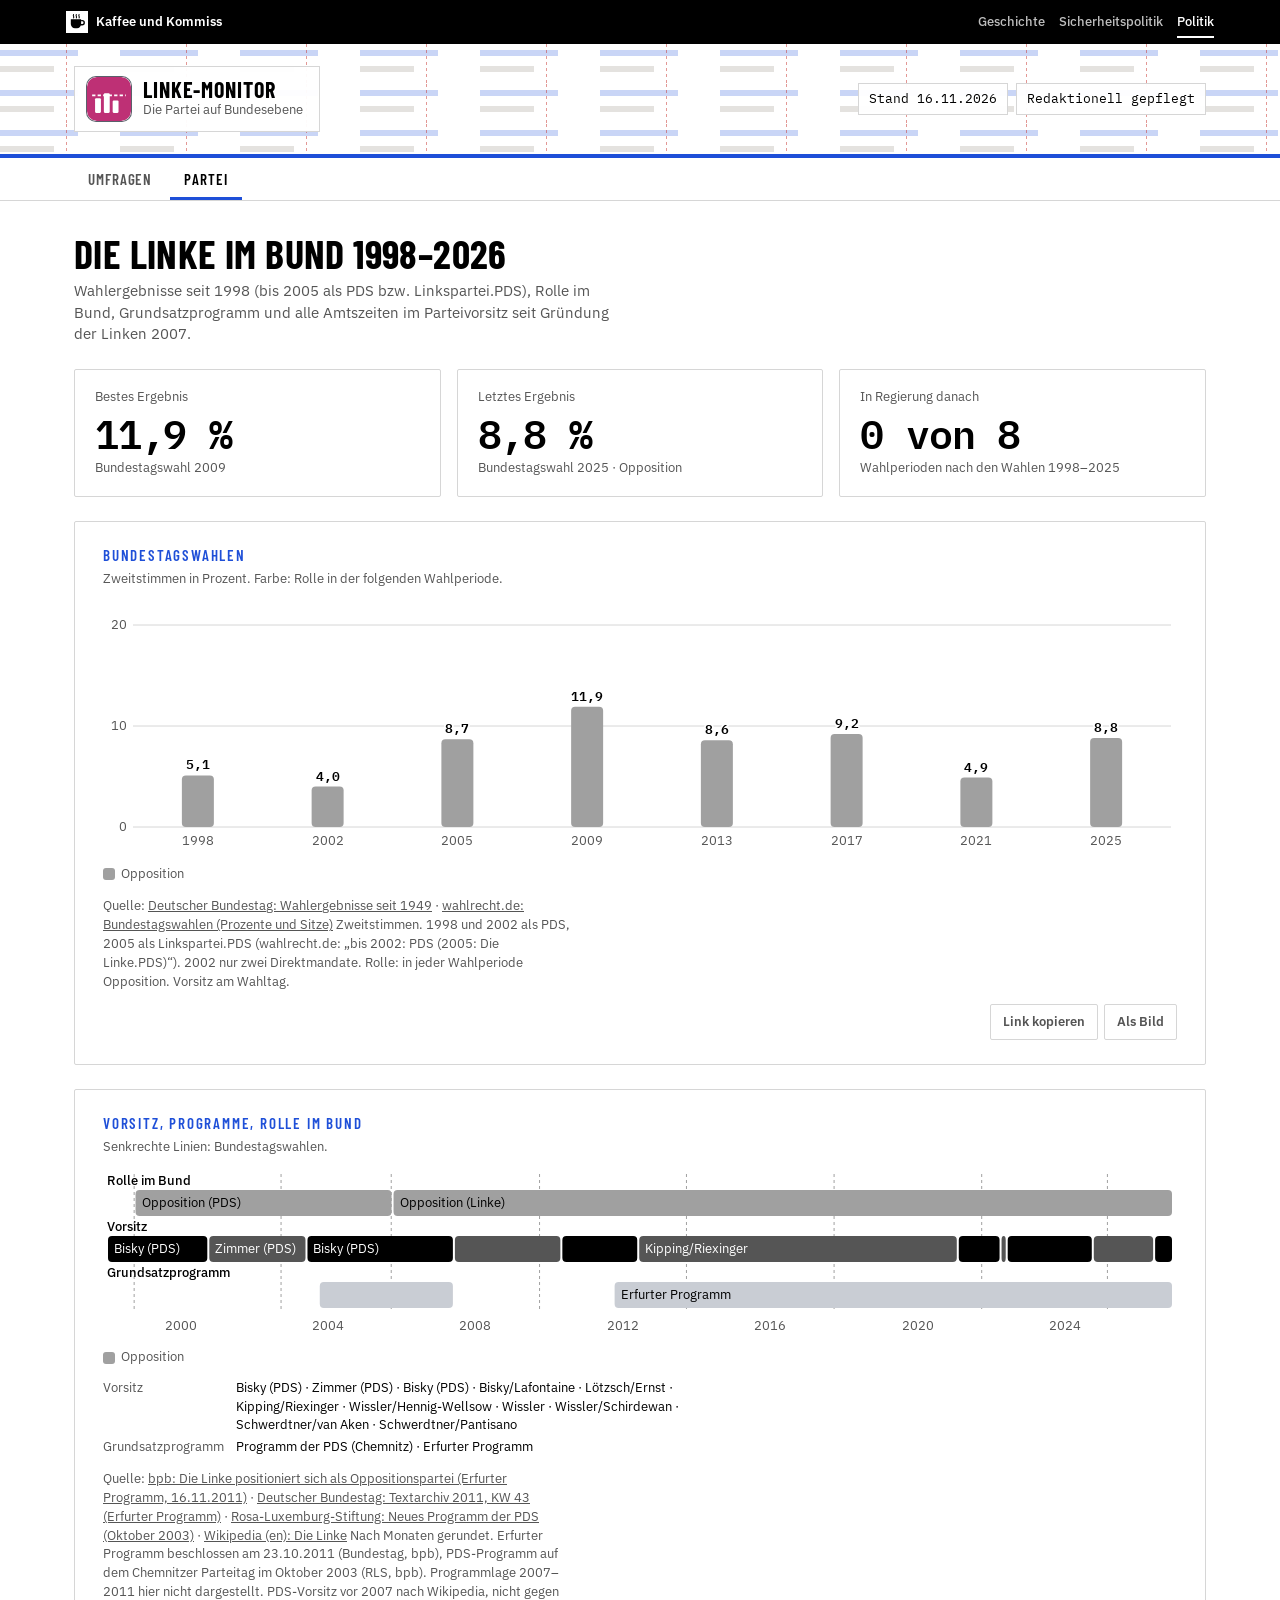
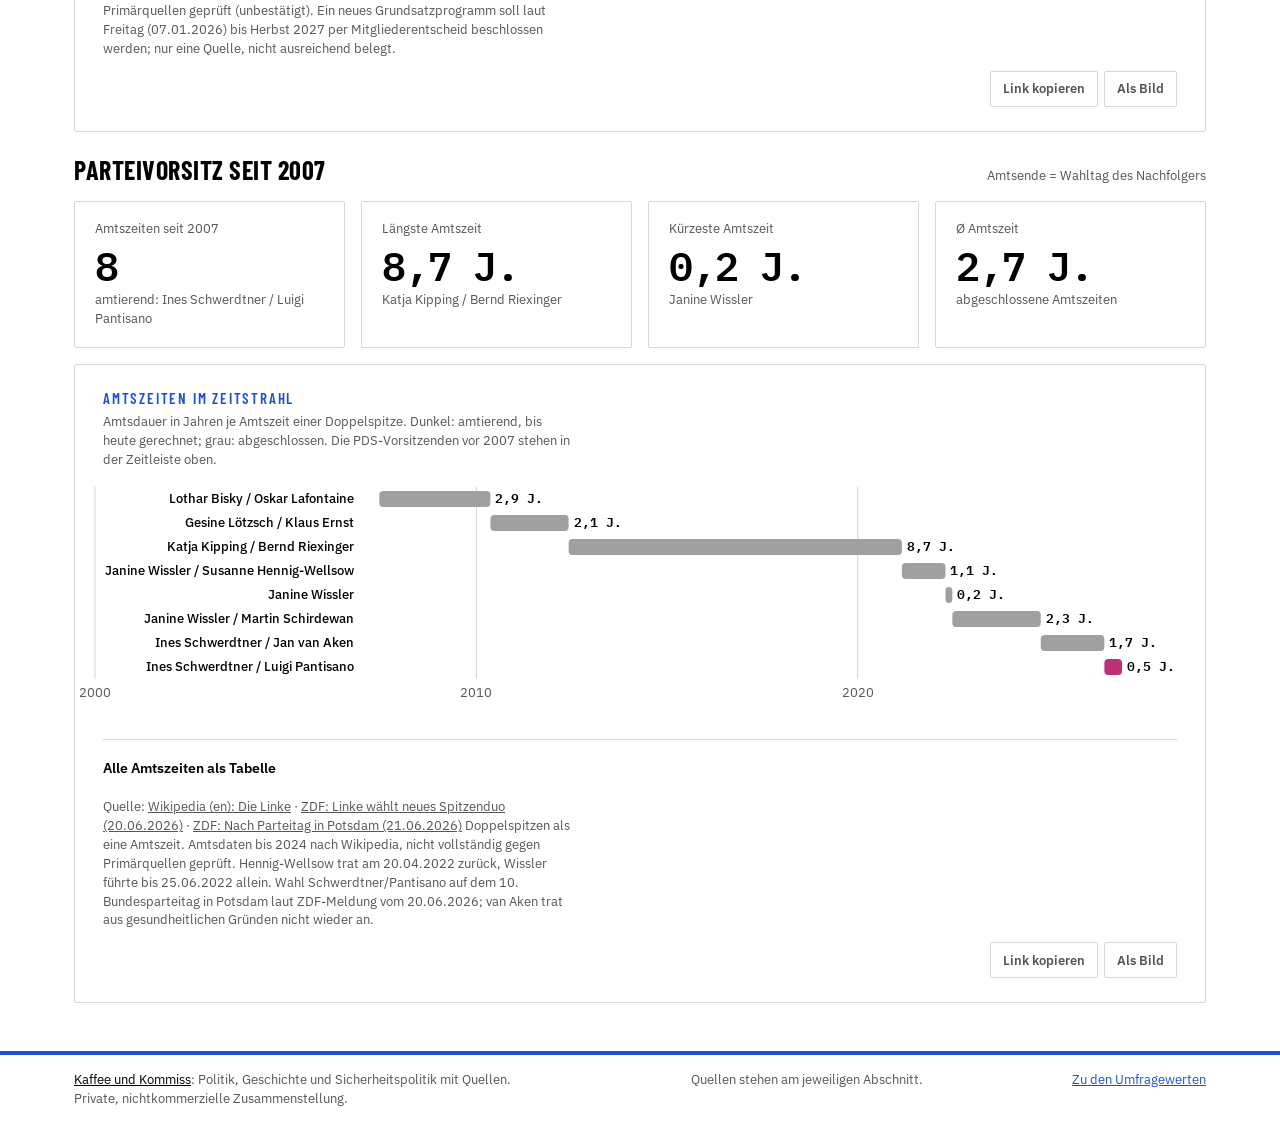
==== partei.html @ d4510d77 "Neutrales Schwarz-Weiß wie im FDP-Monitor - bereich.css: Tinte #000, Grau #555 statt warmer Brauntön" ====
<!doctype html>
<html lang="de" class="kk-b-poli">
<head>
<meta charset="utf-8">
<meta name="viewport" content="width=device-width, initial-scale=1">
<title>Linke-Monitor · Partei</title>
<meta name="description" content="Die Linke und die PDS auf Bundesebene 1998–2026: Wahlergebnisse, Rolle im Bund, Parteivorsitz und Grundsatzprogramm.">
<link rel="canonical" href="https://kaffeeundkommiss.github.io/linke-monitor/partei.html">
<!-- Vorschaukarten für Social Media und Blogs. Bilder erzeugt og/make-og.py (Routine, wöchentlich). -->
<meta property="og:type" content="website">
<meta property="og:site_name" content="Linke-Monitor">
<meta property="og:locale" content="de_DE">
<meta property="og:title" content="Linke-Monitor · Partei">
<meta property="og:description" content="Die Linke und die PDS auf Bundesebene 1998–2026: Wahlergebnisse, Rolle im Bund, Parteivorsitz und Grundsatzprogramm.">
<meta property="og:url" content="https://kaffeeundkommiss.github.io/linke-monitor/partei.html">
<meta property="og:image" content="https://kaffeeundkommiss.github.io/linke-monitor/og/partei.png">
<meta property="og:image:width" content="1200">
<meta property="og:image:height" content="630">
<meta property="og:image:alt" content="Balkendiagramm der Bundestagswahlergebnisse von PDS und Linke seit 1998, gefärbt nach Rolle im Bund">
<meta name="twitter:card" content="summary_large_image">
<meta name="twitter:title" content="Linke-Monitor · Partei">
<meta name="twitter:description" content="Die Linke und die PDS auf Bundesebene 1998–2026: Wahlergebnisse, Rolle im Bund, Parteivorsitz und Grundsatzprogramm.">
<meta name="twitter:image" content="https://kaffeeundkommiss.github.io/linke-monitor/og/partei.png">
<link rel="icon" href="icons/favicon.ico" sizes="32x32">
<link rel="icon" href="icons/favicon.svg" type="image/svg+xml">
<link rel="apple-touch-icon" sizes="180x180" href="icons/apple-touch-icon.png">
<link rel="manifest" href="manifest.webmanifest">
<meta name="theme-color" content="#000000">
<meta name="apple-mobile-web-app-title" content="Linke-Monitor">
<meta name="apple-mobile-web-app-capable" content="yes">
<link rel="preconnect" href="https://fonts.googleapis.com">
<link rel="preconnect" href="https://fonts.gstatic.com" crossorigin>
<link href="https://fonts.googleapis.com/css2?family=Barlow+Condensed:wght@500;600;700&family=IBM+Plex+Sans:wght@400;500;600;700&family=IBM+Plex+Mono:wght@400;500;600&display=swap" rel="stylesheet">
<link rel="stylesheet" href="basis.css">
<link rel="stylesheet" href="partei.css?v=2">
<link rel="stylesheet" href="bereich.css?v=2">
</head>
<body>
<div class="kk-leiste"><div class="kk-in">
  <a class="kk-haus" href="https://kaffeeundkommiss.github.io/"><img src="kk-tasse.svg" alt="" width="22" height="22"><span>Kaffee und Kommiss</span></a>
  <nav class="kk-bereiche" aria-label="Bereiche"><a href="https://kaffeeundkommiss.github.io/erster-Weltkrieg/">Geschichte</a><a href="https://kaffeeundkommiss.github.io/sicherheitspolitik/"><span class="kk-lang">Sicherheitspolitik</span><span class="kk-kurz">Sicherheit</span></a><a href="https://kaffeeundkommiss.github.io/politik/" aria-current="true">Politik</a></nav>
</div></div>

<header class="top">
  <div class="wrap">
    <div class="marke">
      <img src="icons/icon.svg" width="40" height="40" alt="">
      <div>
        <div class="name">Linke-Monitor</div>
        <div class="unter">Die Partei auf Bundesebene</div>
      </div>
    </div>
    <div class="badges">
      <span id="stand">Stand wird geladen …</span>
      <span>Redaktionell gepflegt</span>
    </div>
  </div>
</header>
<nav class="seiten" aria-label="Seiten">
  <div class="wrap">
    <a href="index.html">Umfragen</a>
    <a href="partei.html" aria-current="page">Partei</a>
  </div>
</nav>

<main>
  <section class="einleitung">
    <h1>Die Linke im Bund 1998–2026</h1>
    <p>Wahlergebnisse seit 1998 (bis 2005 als PDS bzw. Linkspartei.PDS), Rolle im Bund, Grundsatzprogramm und alle Amtszeiten im Parteivorsitz seit Gründung der Linken 2007.</p>
  </section>

  <section class="kennzahlen" id="kennzahlen" aria-label="Kennzahlen"></section>

  <section class="karte diagramm" id="bundestagswahlen" aria-labelledby="wahlen-titel" data-teilen="Bundestagswahlen" data-quelle="Bundeswahlleiterin">
    <h2 id="wahlen-titel">Bundestagswahlen</h2>
    <p class="sub">Zweitstimmen in Prozent. Farbe: Rolle in der folgenden Wahlperiode.</p>
    <div class="chart" id="chart-wahlen"></div>
    <div class="legende" id="legende-wahlen"></div>
    <p class="quelle" data-beleg="wahlen"></p>
  </section>


  <section class="karte diagramm" id="zeitleiste" aria-labelledby="zeit-titel" data-teilen="Vorsitz, Programme, Rolle im Bund" data-quelle="bpb, Bundestag, ZDF">
    <h2 id="zeit-titel">Vorsitz, Programme, Rolle im Bund</h2>
    <p class="sub">Senkrechte Linien: Bundestagswahlen.</p>
    <div class="chart" id="chart-zeit"></div>
    <div class="legende" id="legende-zeit"></div>
    <dl class="zeit-schluessel" id="schluessel-zeit" hidden></dl>
    <p class="quelle" data-beleg="zeitleiste"></p>
  </section>

  <section class="vorsitz" id="vorsitz" aria-labelledby="vorsitz-titel">
    <div class="kopfzeile">
      <h2 id="vorsitz-titel">Parteivorsitz seit 2007</h2>
      <span class="hint">Amtsende = Wahltag des Nachfolgers</span>
    </div>
    <div class="kennzahlen" id="vorsitz-kennzahlen"></div>
    <div class="karte diagramm" id="vorsitzende" data-teilen="Parteivorsitz" data-quelle="ZDF, Wikipedia">
      <h2 id="vorsitz-chart-titel">Amtszeiten im Zeitstrahl</h2>
      <p class="sub">Amtsdauer in Jahren je Amtszeit einer Doppelspitze. Dunkel: amtierend, bis heute gerechnet; grau: abgeschlossen. Die PDS-Vorsitzenden vor 2007 stehen in der Zeitleiste oben.</p>
      <div class="chart" id="chart-vorsitz"></div>
      <details class="vtab">
        <summary>Alle Amtszeiten als Tabelle</summary>
        <div class="tabelle">
          <table id="tabelle-vorsitz">
            <thead><tr><th class="zahl">Nr.</th><th>Name</th><th>Beginn</th><th>Ende</th><th class="zahl">Jahre</th></tr></thead>
            <tbody></tbody>
          </table>
        </div>
      </details>
      <p class="quelle" data-beleg="vorsitz"></p>
    </div>
  </section>

</main>

<footer>
  <div class="wrap">
    <p class="kk-satz"><a href="https://kaffeeundkommiss.github.io/">Kaffee und Kommiss</a>: Politik, Geschichte und Sicherheitspolitik mit Quellen. Private, nichtkommerzielle Zusammenstellung.</p>
    <span>Quellen stehen am jeweiligen Abschnitt.</span>
    <span><a href="index.html">Zu den Umfragewerten</a></span>
  </div>
</footer>

<!-- ?v= bei jeder Änderung an monitor-utils.js / partei-utils.js hochzählen (Browser-Cache). -->
<script src="monitor-utils.js?v=3"></script>
<script src="partei-utils.js?v=3"></script>
<script src="teilen.js?v=2"></script>
<script src="partei-seite.js?v=3"></script>
</body>
</html>
---- basis.css ----
/* Kaffee und Kommiss: gemeinsames Grundsystem aller Bereiche (Variante B, 08.11.2026).
   Original im Repo kaffeeundkommiss/kaffeeundkommiss.github.io, Kopien in den Bereichs-Repos bitte gleich halten.
   Jeder Bereich setzt nur --kk-akzent, --kk-akzent-hell, --kk-kopf, --kk-muster und --kk-markierung. */
:root{
  --kk-grund:#F3F0E8; --kk-papier:#FFFDF8; --kk-tinte:#23211C; --kk-grau:#625B4E; --kk-linie:#DAD2C2;
  --kk-schild:rgba(255,253,248,.95); --kk-dimm:transparent;
  --kk-leiste:#000000; --kk-leiste-ink:#FFFFFF; --kk-leiste-mute:#BDBDBD;
  --kk-titel:"Barlow Condensed","Arial Narrow",system-ui,sans-serif;
  --kk-text:"IBM Plex Sans",system-ui,-apple-system,"Segoe UI",sans-serif;
  --kk-mono:"IBM Plex Mono",ui-monospace,"SF Mono",Menlo,monospace;
  --kk-max:960px;
  --kk-akzent:#2C281F; --kk-akzent-hell:#EEE6D6; --kk-kopf:#E9E2D3; --kk-muster:none; --kk-markierung:#CBB18C;
}
@media (prefers-color-scheme: dark){
  :root:not([data-theme="light"]){
    --kk-grund:#1D1B16; --kk-papier:#26231C; --kk-tinte:#ECE5D6; --kk-grau:#B3A891; --kk-linie:#3B362B;
    --kk-schild:rgba(38,35,28,.95); --kk-dimm:rgba(20,18,14,.5); --kk-leiste:#000000;
    --kk-akzent:#CBB18C; --kk-akzent-hell:#3A3427; --kk-kopf:#2E2A22;
  }
}
:root[data-theme="dark"]{
  --kk-grund:#1D1B16; --kk-papier:#26231C; --kk-tinte:#ECE5D6; --kk-grau:#B3A891; --kk-linie:#3B362B;
  --kk-schild:rgba(38,35,28,.95); --kk-dimm:rgba(20,18,14,.5); --kk-leiste:#000000;
  --kk-akzent:#CBB18C; --kk-akzent-hell:#3A3427; --kk-kopf:#2E2A22;
}

/* Leiste ganz oben: Rückweg zur Startseite und Wechsel zwischen den Bereichen.
   Seit 10.11.2026 auf allen Seiten fest Schwarz-Weiß (schwarze Tasse auf Weiß), unabhängig von Bereich und Modus. */
.kk-leiste{background:#000;color:#fff;font:500 13px/1.2 var(--kk-text)}
.kk-leiste .kk-in{max-width:var(--kk-max);margin:0 auto;padding:6px max(16px,env(safe-area-inset-right,0px)) 6px max(16px,env(safe-area-inset-left,0px));
  display:flex;align-items:center;justify-content:space-between;gap:12px}
.kk-haus{display:inline-flex;align-items:center;gap:8px;color:inherit;text-decoration:none;font-weight:600;white-space:nowrap;min-height:32px}
.kk-haus img{width:22px;height:22px;flex:none}
.kk-bereiche{display:flex;gap:14px}
.kk-bereiche a{color:#BDBDBD;text-decoration:none;white-space:nowrap;padding:8px 0 6px;border-bottom:2px solid transparent}
.kk-bereiche a:hover{color:#fff}
.kk-bereiche a[aria-current]{color:#fff;border-bottom-color:#fff}
.kk-leiste a:focus-visible{outline:2px solid #fff;outline-offset:2px}
.kk-kurz{display:none}
@media (max-width:520px){ .kk-lang{display:none} .kk-kurz{display:inline} .kk-bereiche{gap:12px} }
@media (max-width:360px){ .kk-haus span{display:none} }

/* Kopfband mit Bereichsmuster und Schild */
.kk-kopf{background:linear-gradient(var(--kk-dimm),var(--kk-dimm)),var(--kk-muster),var(--kk-kopf);border-bottom:4px solid var(--kk-akzent)}
.kk-schild{display:inline-flex;align-items:center;gap:12px;background:var(--kk-schild);padding:10px 16px 10px 12px;border:1px solid var(--kk-linie);color:var(--kk-tinte);text-decoration:none}
.kk-name{font:700 22px/1.05 var(--kk-titel);text-transform:uppercase;letter-spacing:.04em}
.kk-unter{font:400 13px/1.35 var(--kk-text);color:var(--kk-grau)}

/* Fuß */
.kk-fuss{border-top:4px solid var(--kk-akzent);background:var(--kk-papier);color:var(--kk-grau);font:400 13px/1.5 var(--kk-text)}
.kk-fuss .kk-in{max-width:var(--kk-max);margin:0 auto;padding:14px 16px 28px}
.kk-fuss p{margin:4px 0}
.kk-fuss a{color:var(--kk-tinte)}

/* Bereiche: Akzentfarbe, Kopfmuster, Markierung in der Leiste. Klasse am <html>-Element. */
.kk-b-gesch{--kk-akzent:#AD281D;--kk-akzent-hell:#F3DEDA;--kk-kopf:#E4E6E0;--kk-markierung:#E4533F;--kk-muster:url("data:image/svg+xml,%3Csvg xmlns='http://www.w3.org/2000/svg' width='48' height='48'%3E%3Cpath d='M0 .5H48M.5 0V48' stroke='%23AD281D' stroke-opacity='.25'/%3E%3Cpath d='M0 24.5H48M24.5 0V48' stroke='%23787060' stroke-opacity='.14'/%3E%3C/svg%3E")}
.kk-b-sipo{--kk-akzent:#4C5233;--kk-akzent-hell:#E4E5D6;--kk-kopf:#CBB18C;--kk-markierung:#A4AE7A;--kk-muster:url("tarn.svg")}
.kk-b-poli{--kk-akzent:#1E4FD8;--kk-akzent-hell:#E3EAFB;--kk-kopf:#ECEEF3;--kk-markierung:#7C9BF0;--kk-muster:url("data:image/svg+xml,%3Csvg xmlns='http://www.w3.org/2000/svg' width='120' height='40'%3E%3Crect y='6' width='78' height='6' fill='%231E4FD8' fill-opacity='.24'/%3E%3Crect y='22' width='54' height='6' fill='%23787060' fill-opacity='.2'/%3E%3Cpath d='M66.5 0V40' stroke='%23C8322B' stroke-opacity='.5' stroke-dasharray='3 3'/%3E%3C/svg%3E")}
@media (prefers-color-scheme: dark){
  :root.kk-b-gesch:not([data-theme="light"]),:root:not([data-theme="light"]) .kk-b-gesch{--kk-akzent:#E4533F;--kk-akzent-hell:#3D2420;--kk-kopf:#24221D;--kk-markierung:#E4533F}
  :root.kk-b-sipo:not([data-theme="light"]),:root:not([data-theme="light"]) .kk-b-sipo{--kk-akzent:#A4AE7A;--kk-akzent-hell:#2F3324;--kk-kopf:#CBB18C;--kk-markierung:#A4AE7A}
  :root.kk-b-poli:not([data-theme="light"]),:root:not([data-theme="light"]) .kk-b-poli{--kk-akzent:#7C9BF0;--kk-akzent-hell:#1F2740;--kk-kopf:#22242A;--kk-markierung:#7C9BF0}
}
:root[data-theme="dark"].kk-b-gesch,:root[data-theme="dark"] .kk-b-gesch{--kk-akzent:#E4533F;--kk-akzent-hell:#3D2420;--kk-kopf:#24221D;--kk-markierung:#E4533F}
:root[data-theme="dark"].kk-b-sipo,:root[data-theme="dark"] .kk-b-sipo{--kk-akzent:#A4AE7A;--kk-akzent-hell:#2F3324;--kk-kopf:#CBB18C;--kk-markierung:#A4AE7A}
:root[data-theme="dark"].kk-b-poli,:root[data-theme="dark"] .kk-b-poli{--kk-akzent:#7C9BF0;--kk-akzent-hell:#1F2740;--kk-kopf:#22242A;--kk-markierung:#7C9BF0}

/* Lesefluss: Zeilenlänge für Fließtext begrenzen. 36em ergibt etwa 70–75 Zeichen je Zeile (Startwert).
   :where() hat keine Spezifität, seiteneigene max-width-Regeln gehen daher immer vor. */
:where(p,dd){max-width:36em}
:where(.srcs,.srclist)>li{max-width:40em}
/* Kurze Übergänge für Links und Schaltflächen, abgeschaltet bei „Bewegung reduzieren“ */
:where(a,button,summary){transition:color .15s ease,background-color .15s ease,border-color .15s ease,text-decoration-color .15s ease,opacity .15s ease}
@media (prefers-reduced-motion:reduce){:where(a,button,summary){transition:none}}
---- partei.css ----
/* Gestaltung von partei.html. */
  /* Farben und Schrift wie index.html. Rollen: Regierung = --partei, Opposition = --opp,
     nicht im Bundestag = --huerde. */
  :root{
    --bg:#F5F6F2; --paper:#FFFFFF; --ink:#171A21; --mute:#5E6470; --line:#E3E5DE;
    --rail:#EEF0EA; --hair:#F0F1EC;
    --ueber:#1E4FD8; --partei:#BE3075; --huerde:#7A1E14; --opp:#A0A0A0;
    --body:"IBM Plex Sans",system-ui,sans-serif;
    --mono:"IBM Plex Mono",ui-monospace,monospace;
    --max:1180px; --r:14px;
  }
  *{box-sizing:border-box}
  html{-webkit-text-size-adjust:100%}
  body{margin:0;background:var(--bg);color:var(--ink);font-family:var(--body);font-size:15px;line-height:1.45}
  a{color:var(--ueber)} a:hover{color:#163BA3}
  .wrap{max-width:var(--max);margin:0 auto;padding:0 24px}
  h2{margin:0;font-size:22px;font-weight:700;letter-spacing:-.01em}

  /* ---------- Kopf (wie index.html) ---------- */
  header.top{background:var(--ink);color:#F5F6F2}
  header.top .wrap{display:flex;flex-wrap:wrap;align-items:center;justify-content:space-between;gap:16px;padding-top:18px;padding-bottom:18px}
  .marke{display:flex;align-items:center;gap:14px}
  .marke img{width:40px;height:40px;display:block;border-radius:9px;box-shadow:0 0 0 1px #5A606B}
  .marke .name{font-weight:700;font-size:20px;letter-spacing:-.01em}
  .marke .unter{font-size:13px;color:#B9BDC6}
  .badges{display:flex;flex-wrap:wrap;gap:8px;font-family:var(--mono);font-size:13px}
  .badges span{padding:6px 10px;border:1px solid #3A3F4B;border-radius:6px;white-space:nowrap}
  nav.seiten{background:var(--ink);border-top:1px solid #2A2E38}
  nav.seiten .wrap{display:flex;gap:4px}
  nav.seiten a{color:#B9BDC6;text-decoration:none;font-weight:600;font-size:14px;padding:12px 14px;border-bottom:3px solid transparent}
  nav.seiten a:hover{color:#F5F6F2}
  nav.seiten a[aria-current="page"]{color:#F5F6F2;border-bottom-color:#F5F6F2}
  nav.seiten a:focus-visible{outline:2px solid #F5F6F2;outline-offset:-2px}

  main{max-width:var(--max);margin:0 auto;padding:32px 24px 8px;display:flex;flex-direction:column;gap:24px}
  .karte{background:var(--paper);border:1px solid var(--line);border-radius:var(--r)}
  .einleitung h1{margin:0;font-size:28px;font-weight:700;letter-spacing:-.015em}
  .einleitung p{margin:6px 0 0;color:var(--mute);max-width:36em}

  .kennzahlen{display:grid;grid-template-columns:repeat(auto-fit,minmax(200px,1fr));gap:16px}
  .kennzahlen .karte{padding:18px 20px}
  .kennzahlen .lbl{font-size:13px;color:var(--mute)}
  .kennzahlen .num{font-family:var(--mono);font-weight:600;font-size:40px;letter-spacing:-.03em;line-height:1.1;margin-top:4px}
  .kennzahlen .num.rot{color:var(--huerde)}
  .kennzahlen .sub{font-size:13px;color:var(--mute);margin-top:4px}

  .diagramm{padding:24px 28px;min-width:0}
  .diagramm h2{font-size:15px;font-weight:600;text-transform:uppercase;letter-spacing:.06em;color:var(--mute)}
  .diagramm .sub{margin:6px 0 14px;font-size:13px;color:var(--mute);max-width:36em}
  .chart{position:relative;min-height:240px}
  .chart svg{display:block;width:100%;height:auto;overflow:visible}
  .chart text{font-family:var(--body);font-size:13px;fill:var(--mute)}
  .chart text.stark{fill:var(--ink);font-weight:500}
  .chart text.wert{font-family:var(--mono);font-weight:600;fill:var(--ink)}
  /* Werte über Linien freistellen, wie .fv-frei auf der Umfrageseite */
  .chart text.frei{paint-order:stroke fill;stroke:var(--paper);stroke-width:3.5px;stroke-linejoin:round}
  .legende{display:flex;flex-wrap:wrap;gap:6px 16px;margin-top:12px;font-size:13px;color:var(--mute)}
  .legende span{display:inline-flex;align-items:center;gap:6px}
  .legende i{width:12px;height:12px;border-radius:3px;display:inline-block}

  #chart-zeit{min-height:0}
  /* Schlüssel unter der Zeitleiste: nennt, was in zu schmalen Balken nicht beschriftet ist */
  .zeit-schluessel{margin:12px 0 0;display:grid;grid-template-columns:auto 1fr;gap:4px 12px;font-size:13px;line-height:1.4}
  .zeit-schluessel dt{color:var(--mute)}
  .zeit-schluessel dd{margin:0}

  .tip{position:absolute;pointer-events:none;display:none;z-index:2;max-width:280px;
    background:var(--paper);border:1px solid var(--line);border-radius:8px;
    padding:8px 10px;font-size:13px;line-height:1.45;box-shadow:0 4px 14px rgba(23,26,33,.16)}
  .tip .k{font-family:var(--mono);color:var(--mute);margin-bottom:2px}
  .tip .m{font-weight:600}

  .kopfzeile{display:flex;justify-content:space-between;align-items:baseline;flex-wrap:wrap;gap:8px}
  .kopfzeile .hint{font-size:13px;color:var(--mute)}
  .vorsitz{display:flex;flex-direction:column;gap:16px}
  details.vtab{margin-top:16px;border-top:1px solid var(--line);padding-top:12px}
  details.vtab>summary{cursor:pointer;font-size:14px;font-weight:600;min-height:32px;display:flex;align-items:center}
  details.vtab>summary:focus-visible{outline:2px solid var(--ueber);outline-offset:2px}
  .tabelle{overflow-x:auto;margin-top:8px}
  .tabelle table{width:100%;border-collapse:collapse;font-size:14px;min-width:420px}
  .tabelle th{text-align:left;padding:8px 12px;font-size:13px;font-weight:600;text-transform:uppercase;letter-spacing:.05em;color:var(--mute)}
  .tabelle td{padding:8px 12px;border-top:1px solid var(--hair)}
  .tabelle td.zahl,.tabelle th.zahl{text-align:right;font-family:var(--mono)}
  .tabelle td.datum{font-family:var(--mono);color:var(--mute)}
  .tabelle tr.laufend td{font-weight:600}
  .quelle{margin:14px 0 0;font-size:13px;color:var(--mute)}
  .quelle a{color:var(--mute)}
  .fehler{padding:20px;font-size:14px;color:#8A1C12;background:#FDECEA;border-radius:var(--r)}

  footer{margin-top:40px}
  footer .wrap{border-top:1px solid var(--line);padding:20px 0 48px;display:flex;flex-wrap:wrap;justify-content:space-between;gap:12px;font-size:13px;color:var(--mute)}

  @media(max-width:599px){
    .wrap,main{padding-left:16px;padding-right:16px}
    main{padding-top:20px}
    .einleitung h1{font-size:24px}
    .diagramm{padding:18px 16px}
    .kennzahlen{grid-template-columns:repeat(2,minmax(0,1fr));gap:10px}
    .kennzahlen .karte{padding:14px}
    .kennzahlen .num{font-size:26px}
    .zeit-schluessel{grid-template-columns:1fr;gap:0}
    .zeit-schluessel dd{margin-bottom:8px}
  }
---- bereich.css ----
/* Bereichsnote Politik im Grundsystem Kaffee und Kommiss (basis.css): Blau, Umfragebalken im Kopfband, gelbes Signet.
   Schwarz, Weiß und neutrale Grautöne ohne Farbstich (17.11.2026); Farbe tragen nur Daten, Akzent und Signet.
   Überschreibt Grundfarben, Kopf, Navigation, Fuß und Ecken von index.html und partei.html.
   Die Seite hat keinen Dunkelmodus, deshalb bleibt auch das Grundsystem hell. */
:root.kk-b-poli { --kk-max: 1180px;
  --bg: #FFFFFF; --paper: #FFFFFF; --ink: #000000; --mute: #555555; --line: #D6D6D6; --rail: #ECECEC; --hair: #EEEEEE;
  --keine-bg: #EEEEEE; --keine-fg: #555555; --r: 2px;
  /* weiß wie Startseite und Politik-Übersicht (10.11.2026) */
  --kk-grund: #FFFFFF; --kk-papier: #FFFFFF; --kk-tinte: #000000; --kk-grau: #555555; --kk-linie: #D6D6D6;
  --kk-schild: rgba(255,255,255,.96); --kk-kopf: #FFFFFF }
@media (prefers-color-scheme: dark) { :root.kk-b-poli:not([data-theme="light"]) {
  --kk-grund: #FFFFFF; --kk-papier: #FFFFFF; --kk-tinte: #000000; --kk-grau: #555555; --kk-linie: #D6D6D6;
  --kk-schild: rgba(255,255,255,.96); --kk-dimm: transparent; --kk-leiste: #000000;
  --kk-akzent: #1E4FD8; --kk-akzent-hell: #E3EAFB; --kk-kopf: #FFFFFF; --kk-markierung: #7C9BF0; color-scheme: light } }

/* Kopf: Kopfband mit Umfragebalken statt dunklem Balken */
.kk-b-poli header.top { background: linear-gradient(var(--kk-dimm), var(--kk-dimm)), var(--kk-muster), var(--kk-kopf);
  color: var(--kk-tinte); border-bottom: 4px solid var(--kk-akzent) }
.kk-b-poli header.top .wrap { padding-top: 22px; padding-bottom: 22px }
.kk-b-poli .marke { background: var(--kk-schild); border: 1px solid var(--kk-linie); padding: 10px 16px 10px 12px; gap: 12px }
.kk-b-poli .marke img { width: 44px; height: 44px }
.kk-b-poli .marke .name { font: 700 22px/1.05 var(--kk-titel); text-transform: uppercase; letter-spacing: .04em }
.kk-b-poli .marke .unter { color: var(--kk-grau) }
.kk-b-poli .badges span { background: var(--kk-schild); border-color: var(--kk-linie); border-radius: 0 }
.kk-b-poli .badge-knopf { background: var(--kk-schild); border-color: var(--kk-akzent); color: var(--kk-akzent); border-radius: 0 }
.kk-b-poli .badge-knopf:hover { background: var(--kk-akzent); color: #fff }

/* Seitennavigation wie in den anderen Bereichen: helle Leiste, Versalien, Akzentstrich */
.kk-b-poli nav.seiten { background: var(--paper); border-top: 0; border-bottom: 1px solid var(--line) }
.kk-b-poli nav.seiten a { color: var(--mute); font: 600 15px/1.2 var(--kk-titel); text-transform: uppercase; letter-spacing: .06em; padding: 12px 14px 9px }
.kk-b-poli nav.seiten a:hover { color: var(--ink) }
.kk-b-poli nav.seiten a[aria-current="page"] { color: var(--ink); border-bottom-color: var(--kk-akzent) }
.kk-b-poli nav.seiten a:focus-visible { outline-color: var(--kk-akzent) }

/* Überschriften in der Titelschrift */
.kk-b-poli main h2 { font: 700 26px/1.1 var(--kk-titel); text-transform: uppercase; letter-spacing: .02em }
.kk-b-poli .einleitung h1 { font: 700 clamp(30px, 5vw, 40px)/1.02 var(--kk-titel); text-transform: uppercase; letter-spacing: .01em }
.kk-b-poli .ueberschrift, .kk-b-poli .diagramm h2 { font: 600 15px/1.2 var(--kk-titel); letter-spacing: .12em; text-transform: uppercase; color: var(--kk-akzent) }

/* Eckige Formen wie im Grundsystem */
.kk-b-poli .karte, .kk-b-poli .kennzahlen > div, .kk-b-poli .chip, .kk-b-poli .momentaufnahme,
.kk-b-poli details.insts > summary, .kk-b-poli button, .kk-b-poli .kachel { border-radius: 2px }

/* Fuß: gemeinsamer Abschluss mit Akzentlinie */
.kk-b-poli footer { margin-top: 40px; background: var(--paper); border-top: 4px solid var(--kk-akzent) }
.kk-b-poli footer .wrap { border-top: 0; padding: 16px 24px 28px }
.kk-b-poli footer .kk-satz { flex-basis: 100%; margin: 0; color: var(--mute) }
.kk-b-poli footer .kk-satz a { color: var(--ink) }
@media (max-width: 599px) { .kk-b-poli footer .wrap { padding-left: 16px; padding-right: 16px } }
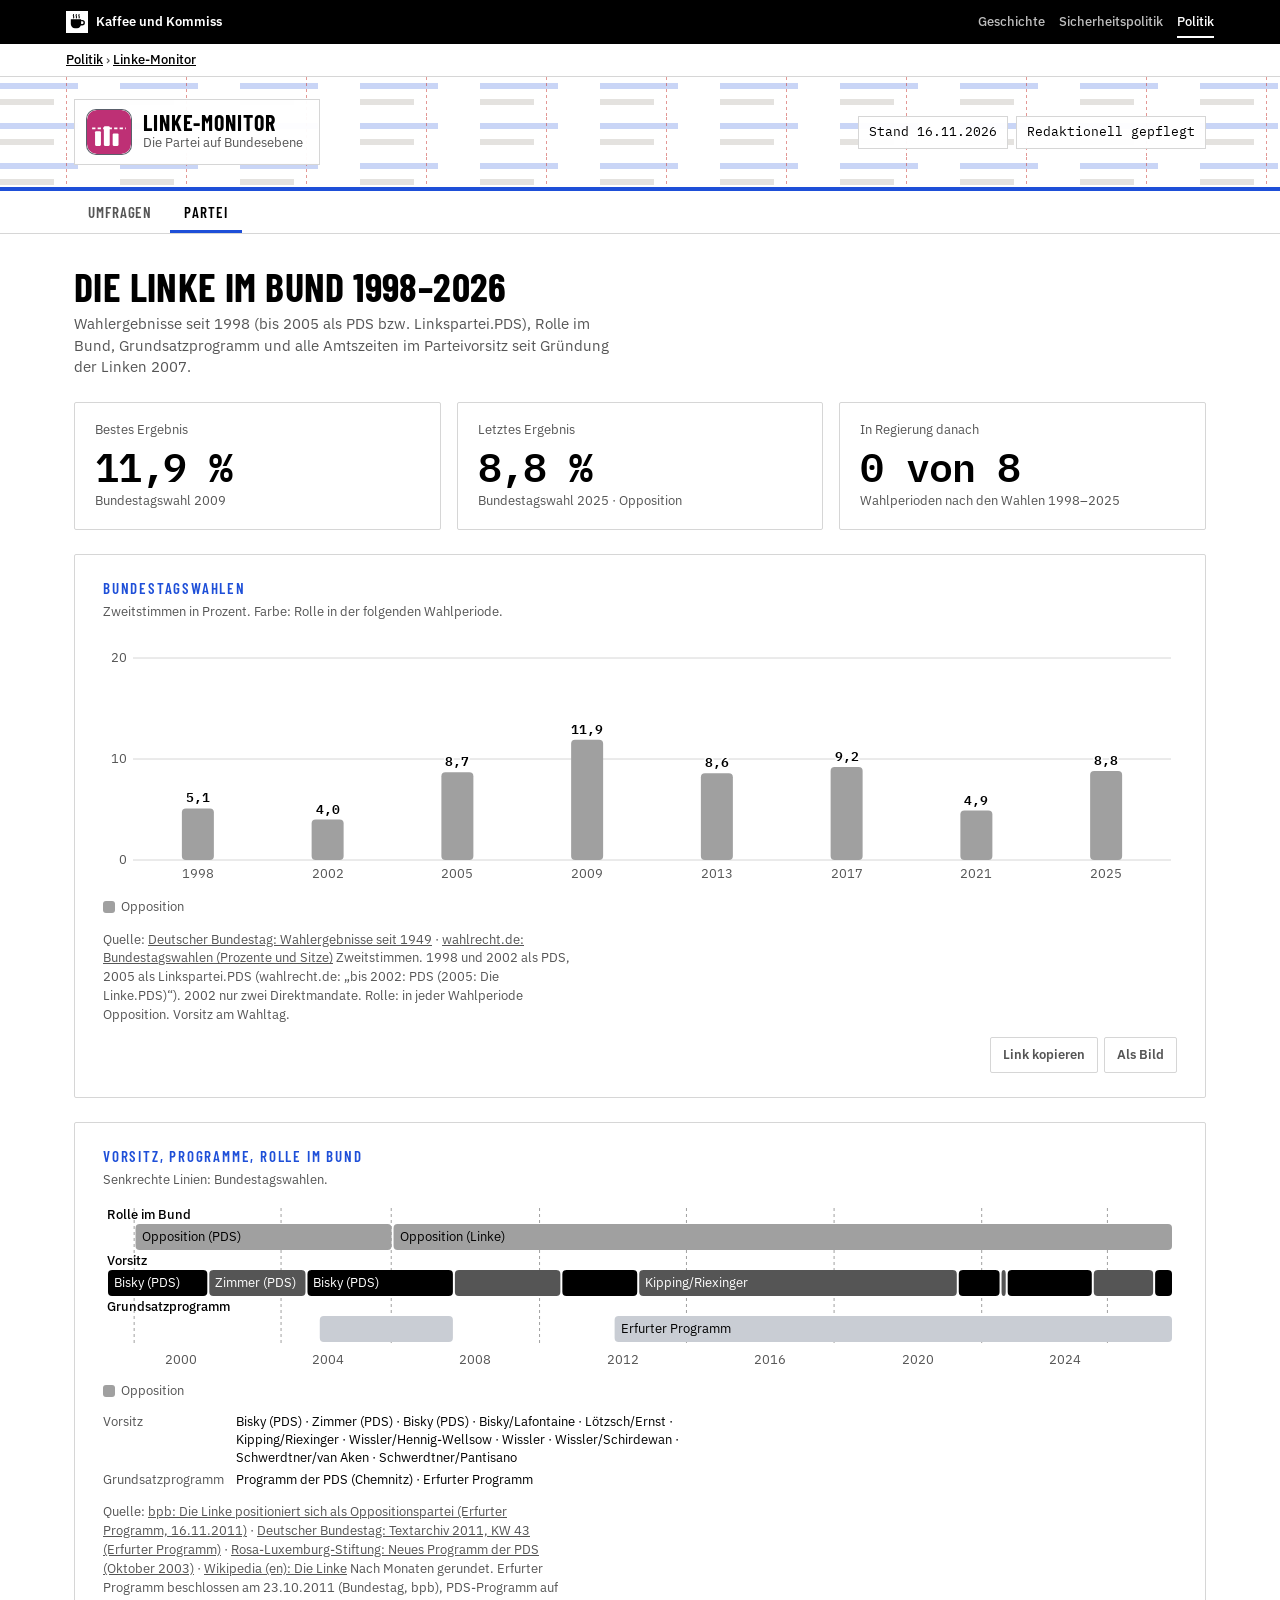
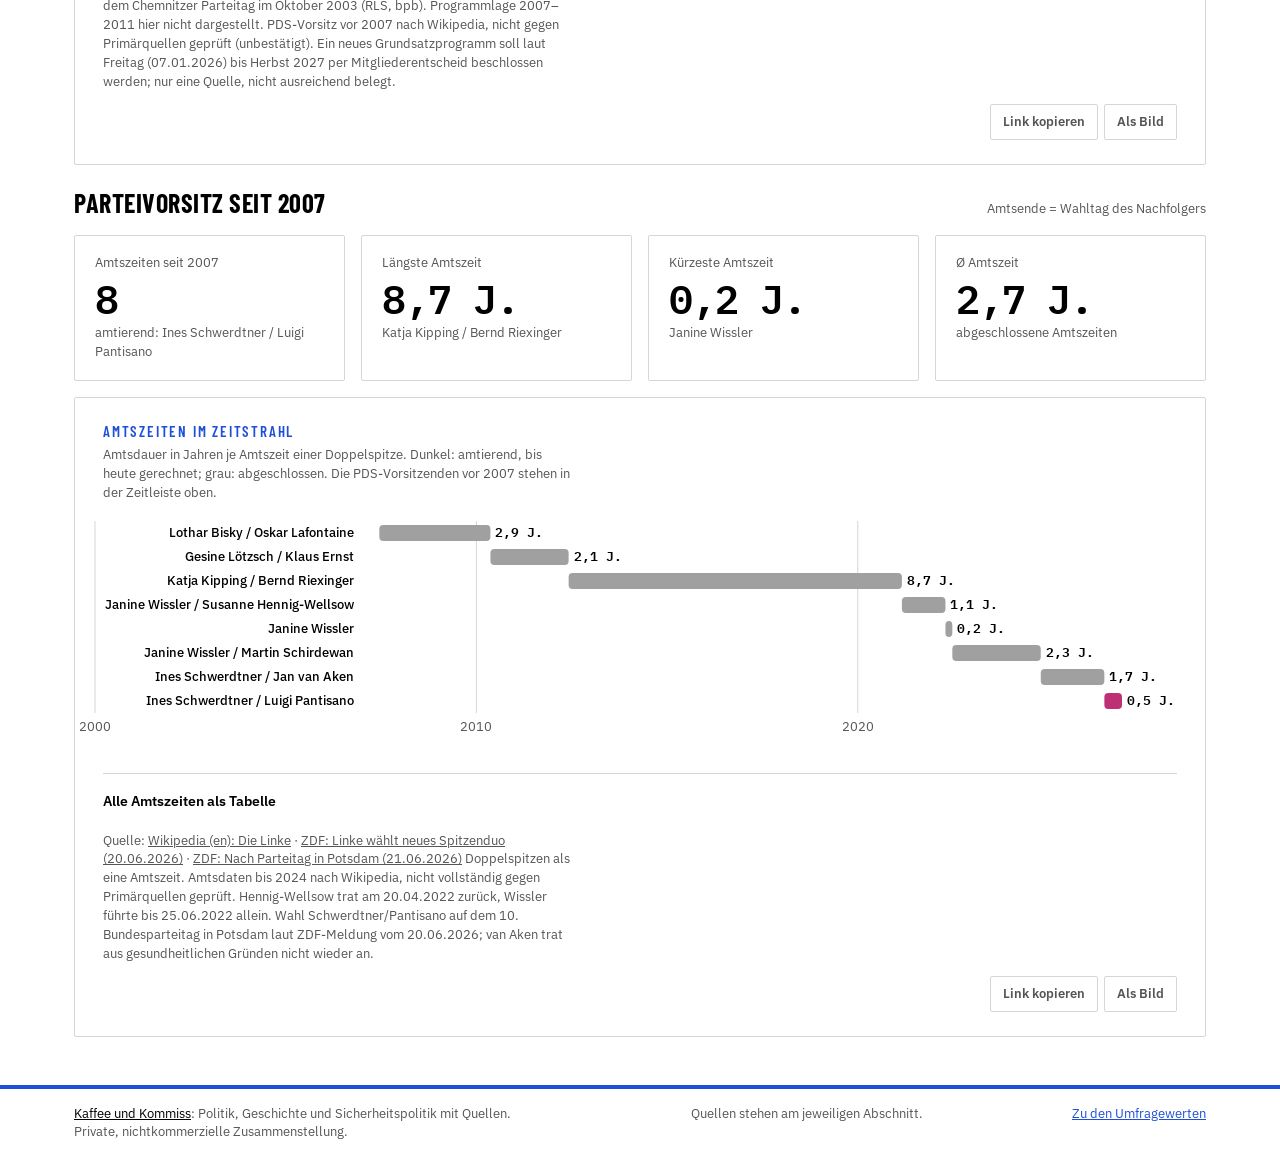
==== commit 744a7bdd: "Layoutprüfung: Barrierefreiheit und einheitlicher Seitenaufbau Co-Authored-By: Claude Opus 5.5 <nore" ====
--- a/partei.html
+++ b/partei.html
@@ -38,9 +38,10 @@
 <body>
 <div class="kk-leiste"><div class="kk-in">
   <a class="kk-haus" href="https://kaffeeundkommiss.github.io/"><img src="kk-tasse.svg" alt="" width="22" height="22"><span>Kaffee und Kommiss</span></a>
-  <nav class="kk-bereiche" aria-label="Bereiche"><a href="https://kaffeeundkommiss.github.io/erster-Weltkrieg/">Geschichte</a><a href="https://kaffeeundkommiss.github.io/sicherheitspolitik/"><span class="kk-lang">Sicherheitspolitik</span><span class="kk-kurz">Sicherheit</span></a><a href="https://kaffeeundkommiss.github.io/politik/" aria-current="true">Politik</a></nav>
+  <nav class="kk-bereiche" aria-label="Bereiche"><a href="https://kaffeeundkommiss.github.io/geschichte/">Geschichte</a><a href="https://kaffeeundkommiss.github.io/sicherheitspolitik/"><span class="kk-lang">Sicherheitspolitik</span><span class="kk-kurz">Sicherheit</span></a><a href="https://kaffeeundkommiss.github.io/politik/" aria-current="true">Politik</a></nav>
 </div></div>
 
+<nav class="kk-pfad" aria-label="Pfad"><div class="kk-in"><a href="https://kaffeeundkommiss.github.io/politik/">Politik</a> › <a href="index.html">Linke-Monitor</a></div></nav>
 <header class="top">
   <div class="wrap">
     <div class="marke">
--- a/basis.css
+++ b/basis.css
@@ -72,3 +72,9 @@
 /* Kurze Übergänge für Links und Schaltflächen, abgeschaltet bei „Bewegung reduzieren“ */
 :where(a,button,summary){transition:color .15s ease,background-color .15s ease,border-color .15s ease,text-decoration-color .15s ease,opacity .15s ease}
 @media (prefers-reduced-motion:reduce){:where(a,button,summary){transition:none}}
+
+/* Pfad zur Themenübersicht unter der Leiste */
+.kk-pfad{background:var(--kk-papier);border-bottom:1px solid var(--kk-linie);font:500 13px/1.4 var(--kk-text);color:var(--kk-grau)}
+.kk-pfad .kk-in{max-width:var(--kk-max);margin:0 auto;padding:7px max(16px,env(safe-area-inset-right,0px)) 7px max(16px,env(safe-area-inset-left,0px))}
+.kk-pfad a{color:var(--kk-tinte)}
+.kk-pfad [aria-current]{color:var(--kk-grau)}
--- a/bereich.css
+++ b/bereich.css
@@ -47,3 +47,6 @@
 .kk-b-poli footer .kk-satz { flex-basis: 100%; margin: 0; color: var(--mute) }
 .kk-b-poli footer .kk-satz a { color: var(--ink) }
 @media (max-width: 599px) { .kk-b-poli footer .wrap { padding-left: 16px; padding-right: 16px } }
+
+/* Monitorname ist auf der Umfrageseite die Hauptüberschrift (h1) */
+.marke h1.name { margin: 0 }
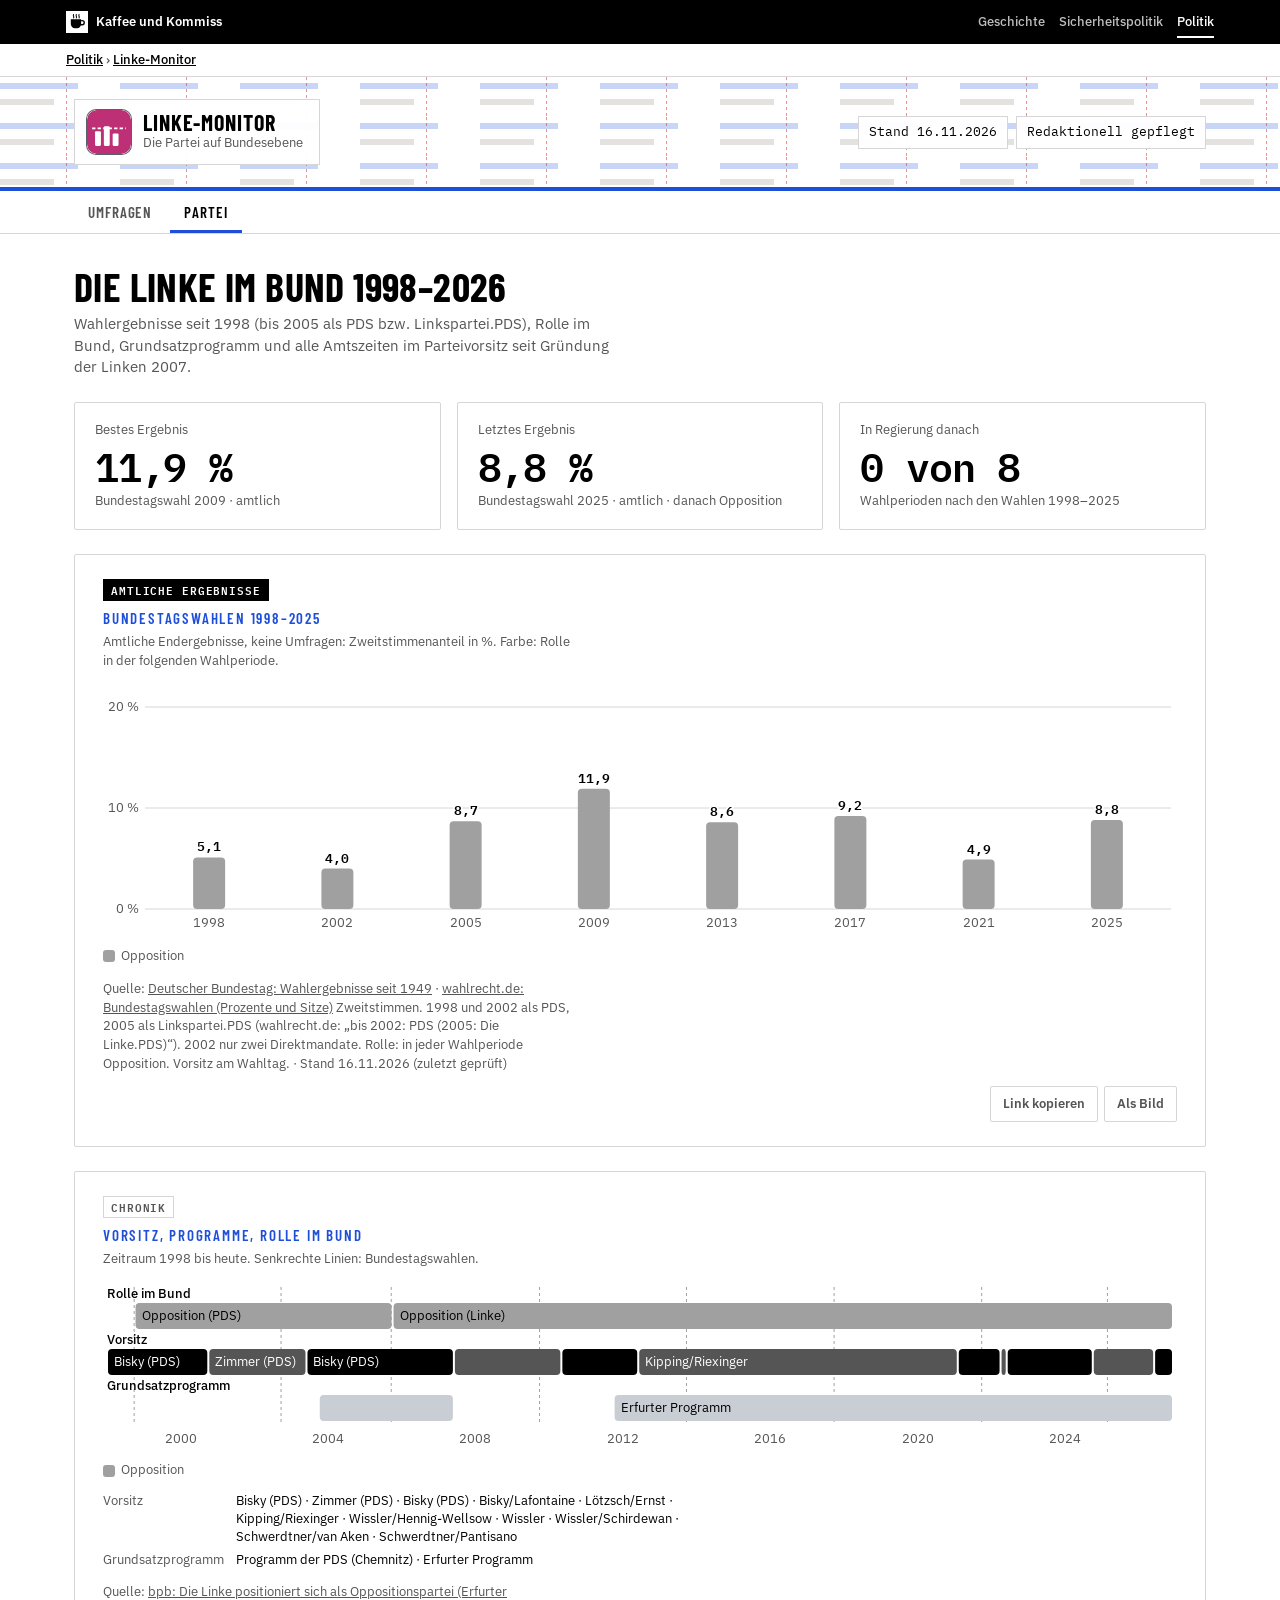
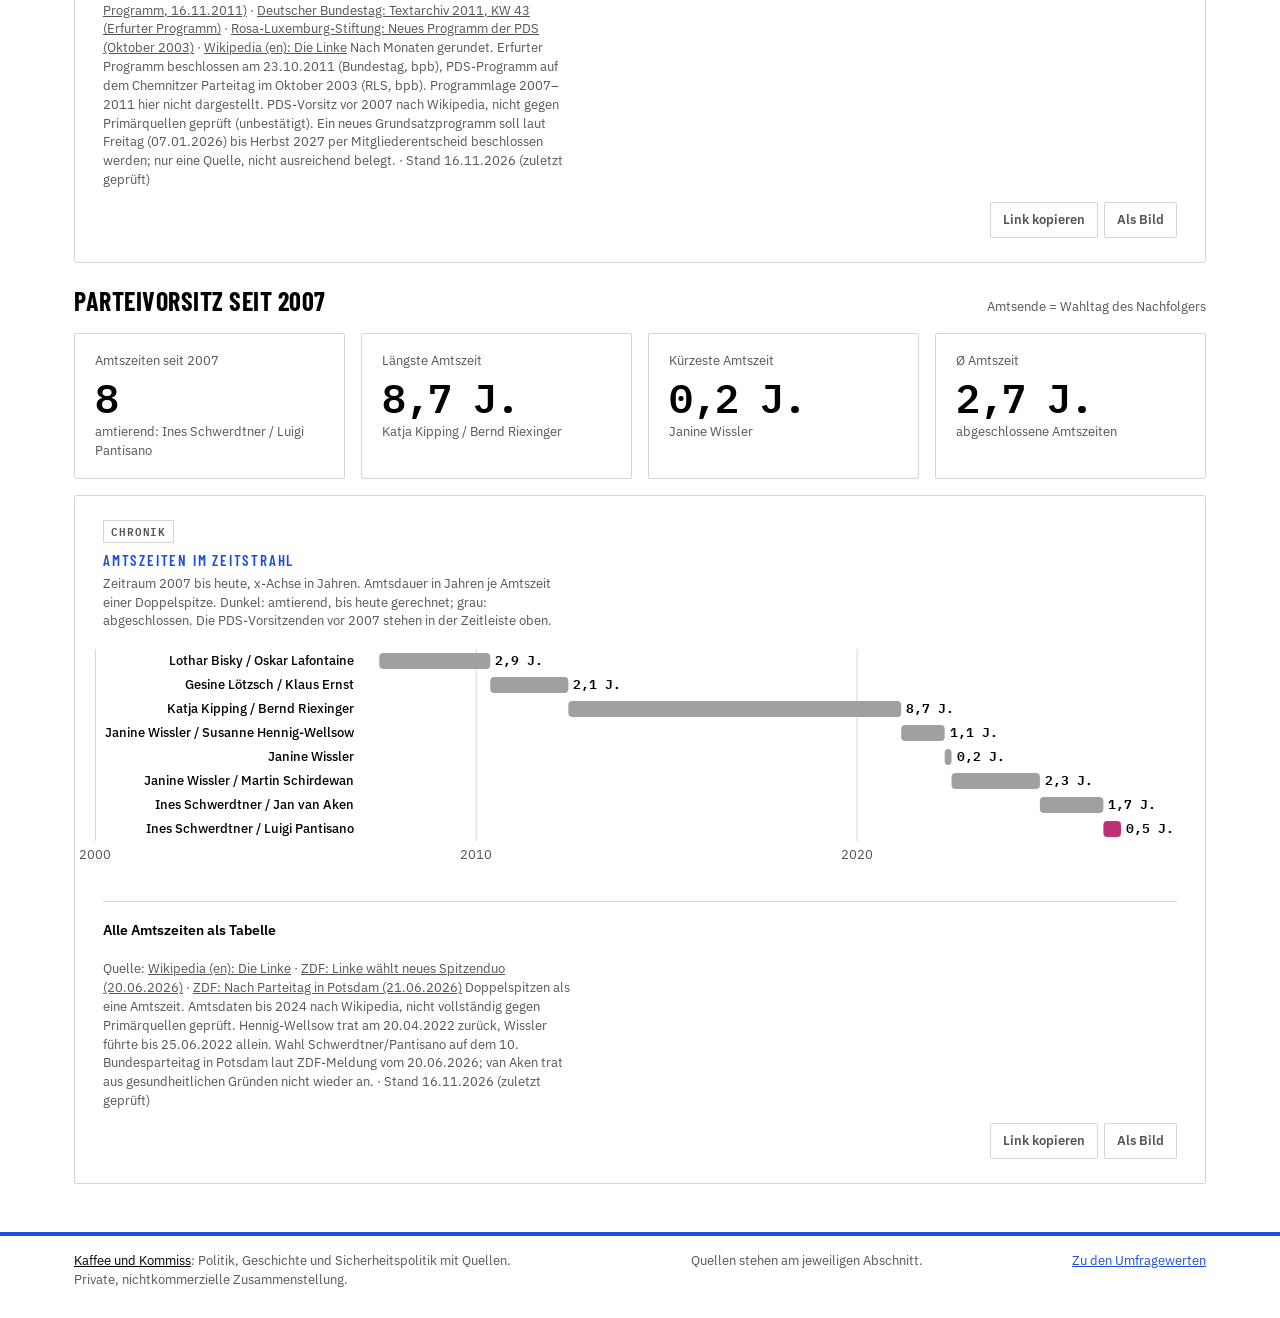
==== commit bff659da: "Diagramme eindeutig beschriften: Umfrage, amtliches Ergebnis, Chronik Kennzeichen je Diagramm, Einhe" ====
--- a/partei.html
+++ b/partei.html
@@ -33,7 +33,7 @@
 <link href="https://fonts.googleapis.com/css2?family=Barlow+Condensed:wght@500;600;700&family=IBM+Plex+Sans:wght@400;500;600;700&family=IBM+Plex+Mono:wght@400;500;600&display=swap" rel="stylesheet">
 <link rel="stylesheet" href="basis.css">
 <link rel="stylesheet" href="partei.css?v=2">
-<link rel="stylesheet" href="bereich.css?v=2">
+<link rel="stylesheet" href="bereich.css?v=3">
 </head>
 <body>
 <div class="kk-leiste"><div class="kk-in">
@@ -73,8 +73,9 @@
   <section class="kennzahlen" id="kennzahlen" aria-label="Kennzahlen"></section>
 
   <section class="karte diagramm" id="bundestagswahlen" aria-labelledby="wahlen-titel" data-teilen="Bundestagswahlen" data-quelle="Bundeswahlleiterin">
+    <span class="art amtlich">Amtliche Ergebnisse</span>
     <h2 id="wahlen-titel">Bundestagswahlen</h2>
-    <p class="sub">Zweitstimmen in Prozent. Farbe: Rolle in der folgenden Wahlperiode.</p>
+    <p class="sub">Amtliche Endergebnisse, keine Umfragen: Zweitstimmenanteil in %. Farbe: Rolle in der folgenden Wahlperiode.</p>
     <div class="chart" id="chart-wahlen"></div>
     <div class="legende" id="legende-wahlen"></div>
     <p class="quelle" data-beleg="wahlen"></p>
@@ -82,8 +83,9 @@
 
 
   <section class="karte diagramm" id="zeitleiste" aria-labelledby="zeit-titel" data-teilen="Vorsitz, Programme, Rolle im Bund" data-quelle="bpb, Bundestag, ZDF">
+    <span class="art chronik">Chronik</span>
     <h2 id="zeit-titel">Vorsitz, Programme, Rolle im Bund</h2>
-    <p class="sub">Senkrechte Linien: Bundestagswahlen.</p>
+    <p class="sub"><span id="zeit-zeitraum"></span>Senkrechte Linien: Bundestagswahlen.</p>
     <div class="chart" id="chart-zeit"></div>
     <div class="legende" id="legende-zeit"></div>
     <dl class="zeit-schluessel" id="schluessel-zeit" hidden></dl>
@@ -97,8 +99,9 @@
     </div>
     <div class="kennzahlen" id="vorsitz-kennzahlen"></div>
     <div class="karte diagramm" id="vorsitzende" data-teilen="Parteivorsitz" data-quelle="ZDF, Wikipedia">
+      <span class="art chronik">Chronik</span>
       <h2 id="vorsitz-chart-titel">Amtszeiten im Zeitstrahl</h2>
-      <p class="sub">Amtsdauer in Jahren je Amtszeit einer Doppelspitze. Dunkel: amtierend, bis heute gerechnet; grau: abgeschlossen. Die PDS-Vorsitzenden vor 2007 stehen in der Zeitleiste oben.</p>
+      <p class="sub"><span id="vorsitz-zeitraum"></span>Amtsdauer in Jahren je Amtszeit einer Doppelspitze. Dunkel: amtierend, bis heute gerechnet; grau: abgeschlossen. Die PDS-Vorsitzenden vor 2007 stehen in der Zeitleiste oben.</p>
       <div class="chart" id="chart-vorsitz"></div>
       <details class="vtab">
         <summary>Alle Amtszeiten als Tabelle</summary>
--- a/basis.css
+++ b/basis.css
@@ -45,6 +45,13 @@
 .kk-schild{display:inline-flex;align-items:center;gap:12px;background:var(--kk-schild);padding:10px 16px 10px 12px;border:1px solid var(--kk-linie);color:var(--kk-tinte);text-decoration:none}
 .kk-name{font:700 22px/1.05 var(--kk-titel);text-transform:uppercase;letter-spacing:.04em}
 .kk-unter{font:400 13px/1.35 var(--kk-text);color:var(--kk-grau)}
+/* Handy: Kopfband flacher, damit Hauptinhalt früher sichtbar ist (Arbeitspaket 3, 22.11.2026).
+   Gilt für beide Kopfbauarten (.kk-kopf und header.top). :root:root hebt die Spezifität über die
+   seiteneigenen Regeln in style.css/bereich.css, die nach basis.css geladen werden. Desktop unverändert. */
+@media (max-width:640px){
+  :root:root .kk-kopf .kk-in,:root:root .kk-kopf .wrap,:root:root header.top>.wrap{padding-top:12px;padding-bottom:12px;row-gap:8px}
+  :root:root .kk-schild,:root:root header.top .marke{padding:7px 12px 7px 10px}
+}
 
 /* Fuß */
 .kk-fuss{border-top:4px solid var(--kk-akzent);background:var(--kk-papier);color:var(--kk-grau);font:400 13px/1.5 var(--kk-text)}
--- a/bereich.css
+++ b/bereich.css
@@ -50,3 +50,12 @@
 
 /* Monitorname ist auf der Umfrageseite die Hauptüberschrift (h1) */
 .marke h1.name { margin: 0 }
+
+/* Kennzeichen über Diagrammen (22.11.2026): Umfrage, amtliches Ergebnis oder Chronik.
+   Als Text, nicht nur als Farbe, damit es auch in Graustufen und auf Screenshots eindeutig ist.
+   Umfragen gestrichelt (Schätzung), amtliche Ergebnisse vollflächig (festgestellt). */
+.art { display: inline-block; margin: 0 0 8px; padding: 3px 7px; font: 600 11px/1.3 var(--mono, monospace);
+  letter-spacing: .08em; text-transform: uppercase; border: 1px solid; border-radius: 0; white-space: nowrap }
+.art.umfrage { color: var(--kk-akzent, #1E4FD8); border-style: dashed; background: #FFFFFF }
+.art.amtlich { color: #FFFFFF; background: #000000; border-color: #000000 }
+.art.chronik { color: #555555; border-color: #D6D6D6; background: #FFFFFF }
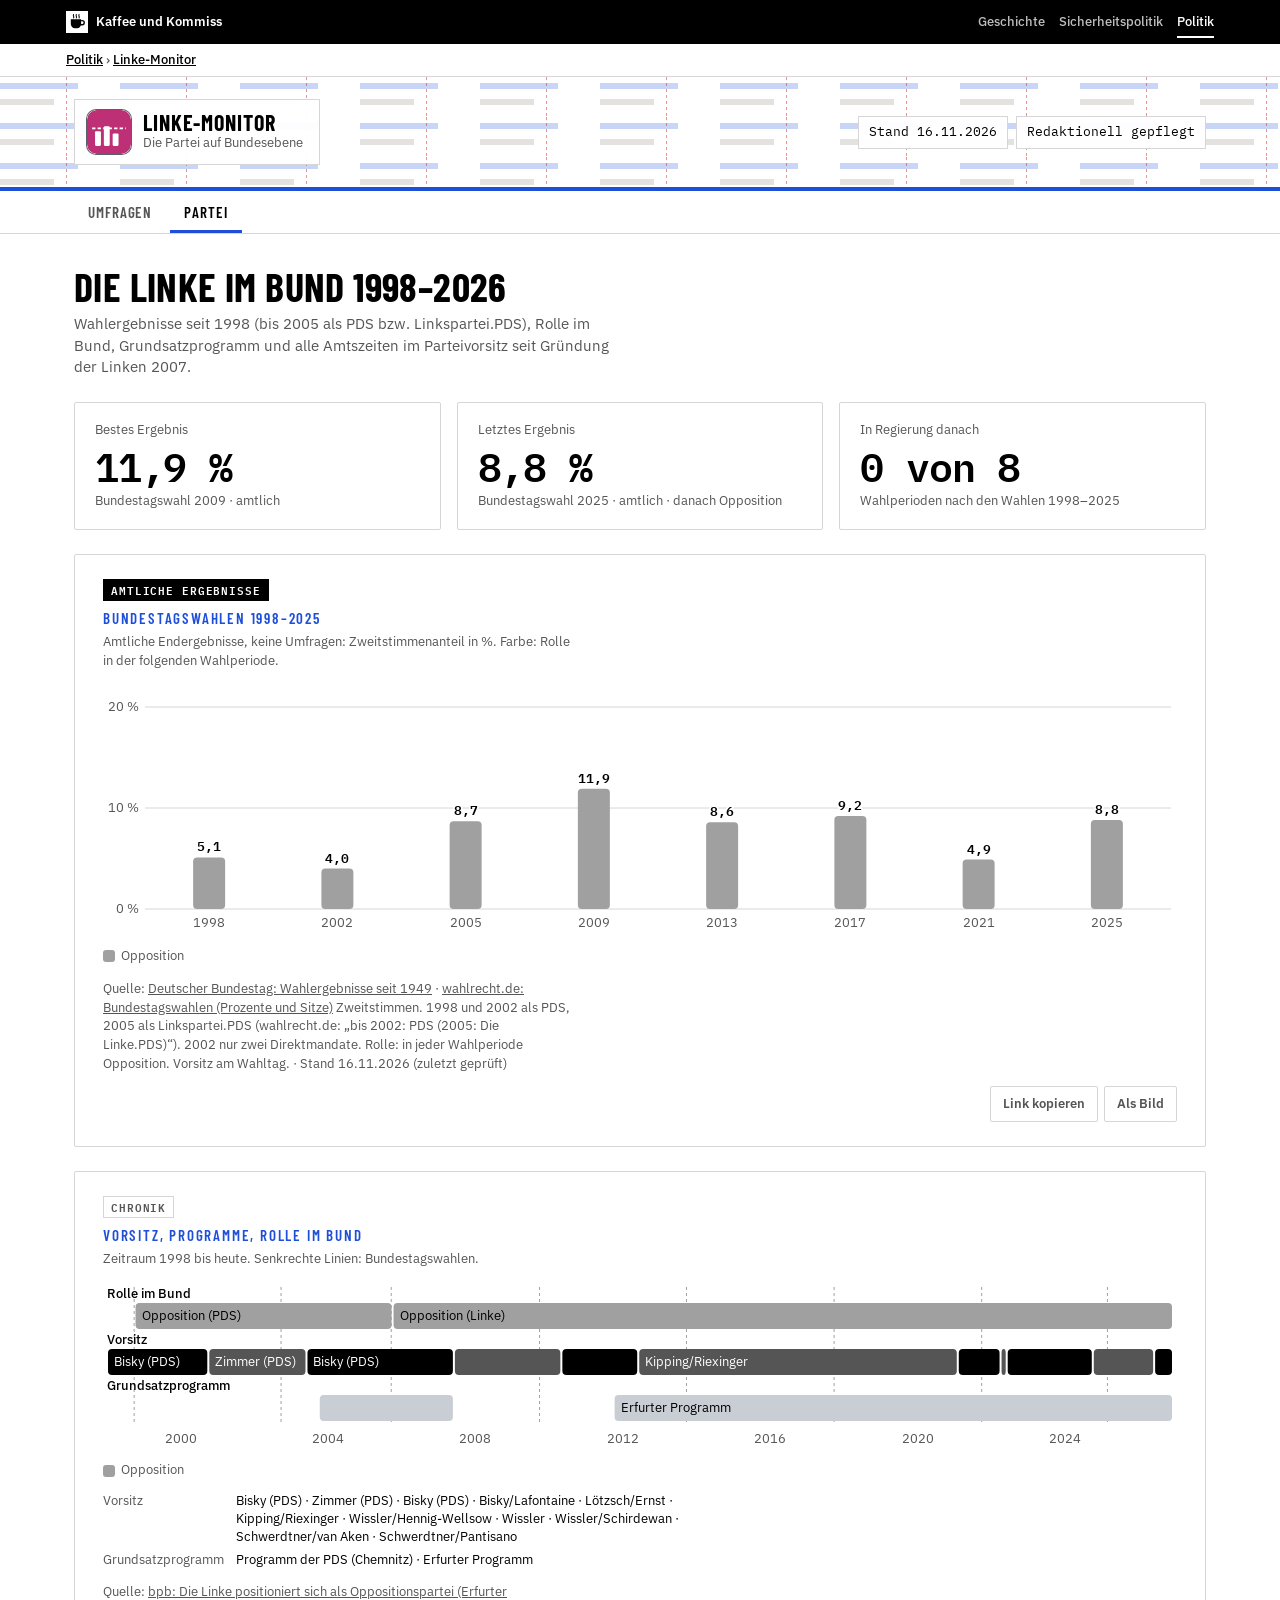
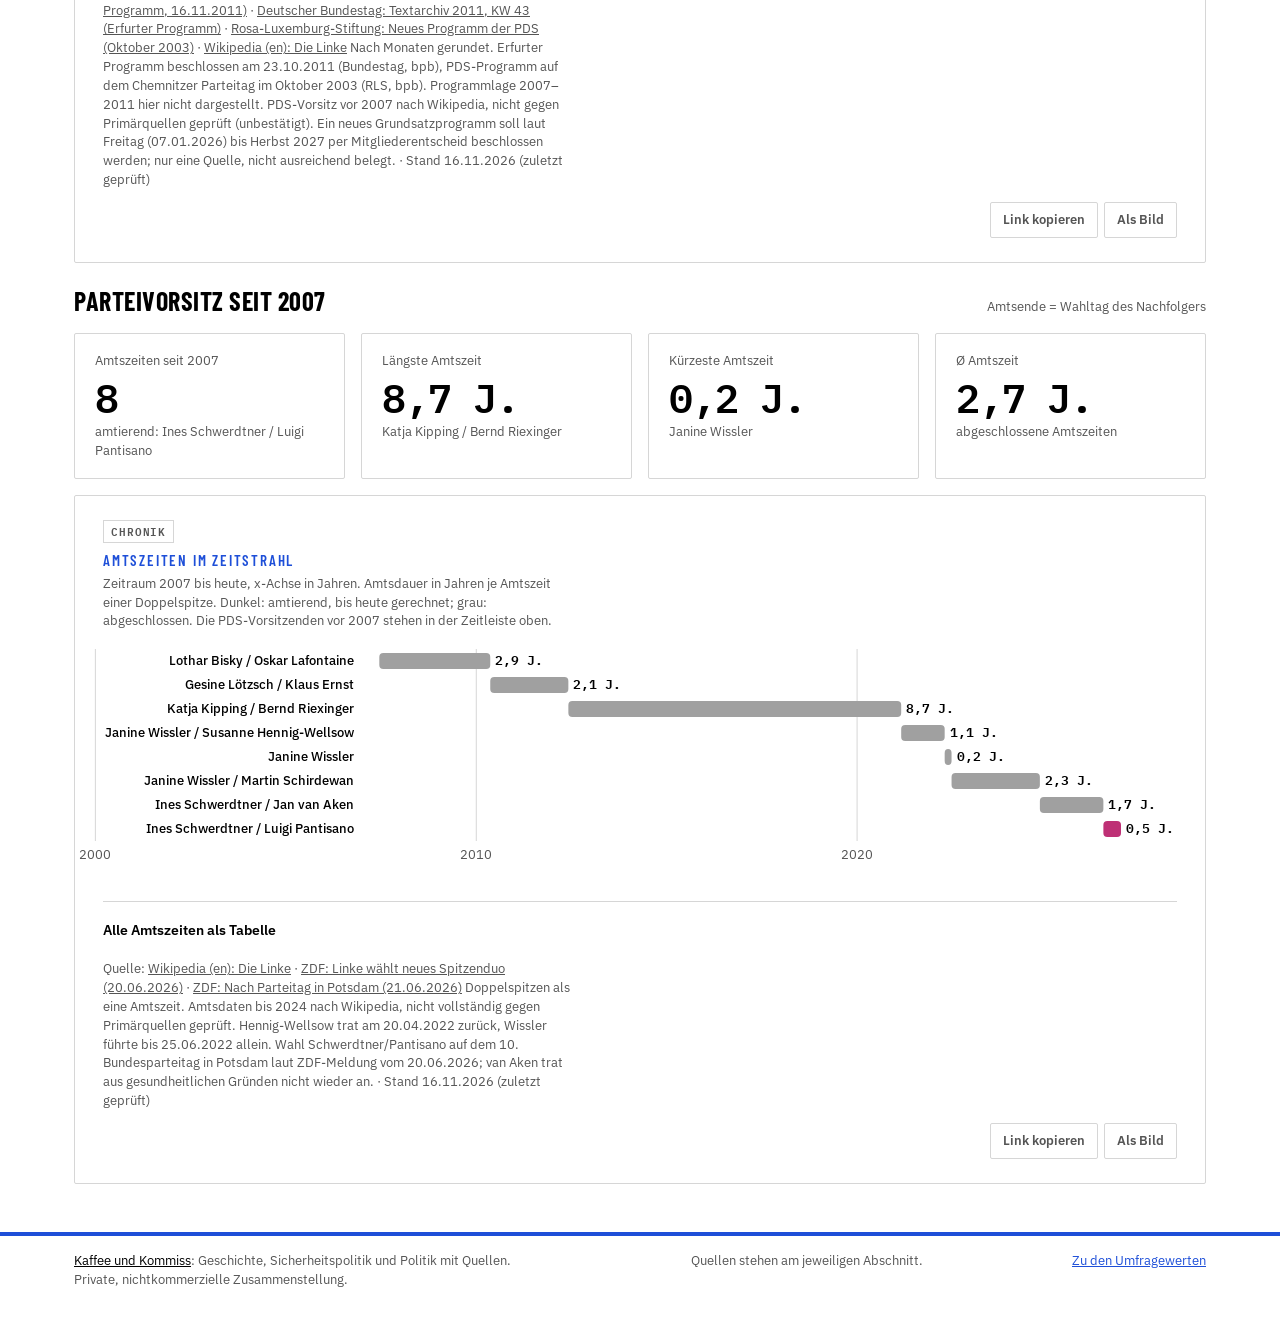
==== commit 7695d15f: "Fußzeile/Untertitel: Reihenfolge Geschichte, Sicherheitspolitik, Politik wie Kopfleiste Co-Authored-" ====
--- a/partei.html
+++ b/partei.html
@@ -120,7 +120,7 @@
 
 <footer>
   <div class="wrap">
-    <p class="kk-satz"><a href="https://kaffeeundkommiss.github.io/">Kaffee und Kommiss</a>: Politik, Geschichte und Sicherheitspolitik mit Quellen. Private, nichtkommerzielle Zusammenstellung.</p>
+    <p class="kk-satz"><a href="https://kaffeeundkommiss.github.io/">Kaffee und Kommiss</a>: Geschichte, Sicherheitspolitik und Politik mit Quellen. Private, nichtkommerzielle Zusammenstellung.</p>
     <span>Quellen stehen am jeweiligen Abschnitt.</span>
     <span><a href="index.html">Zu den Umfragewerten</a></span>
   </div>
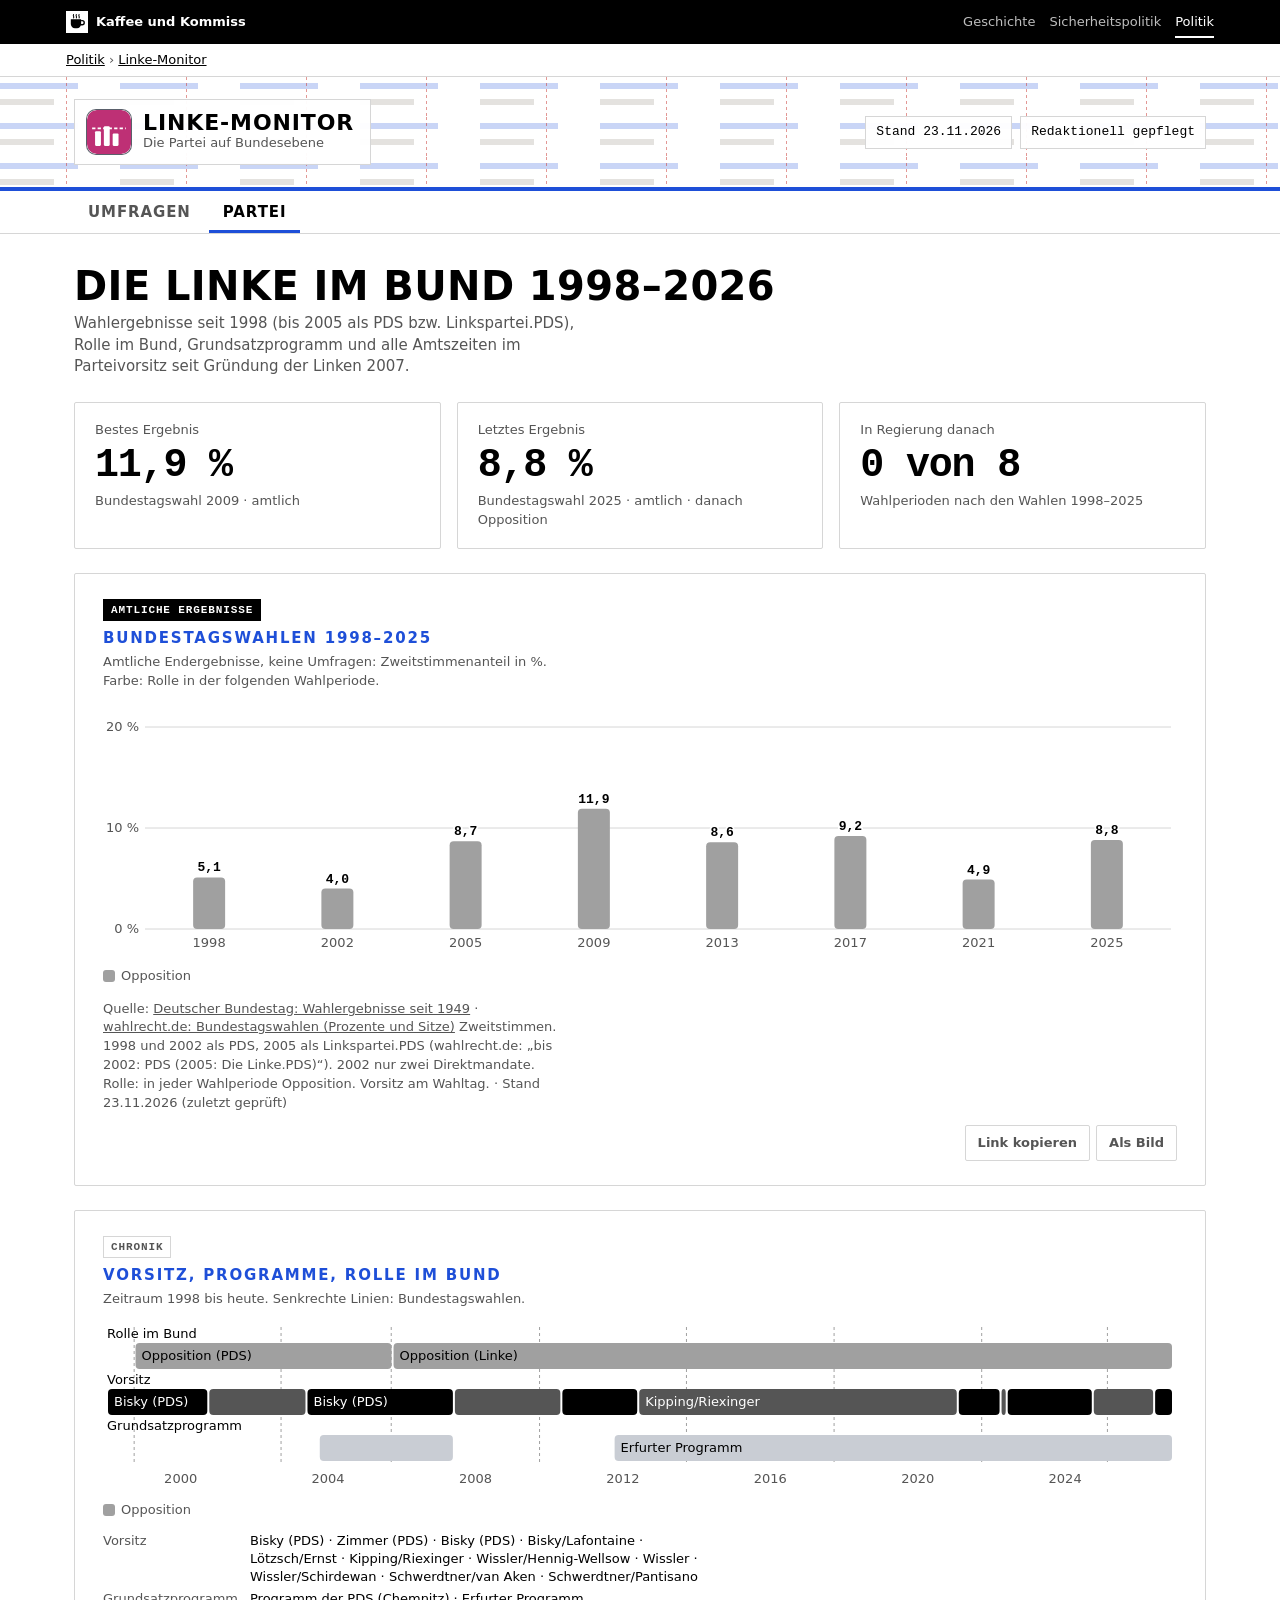
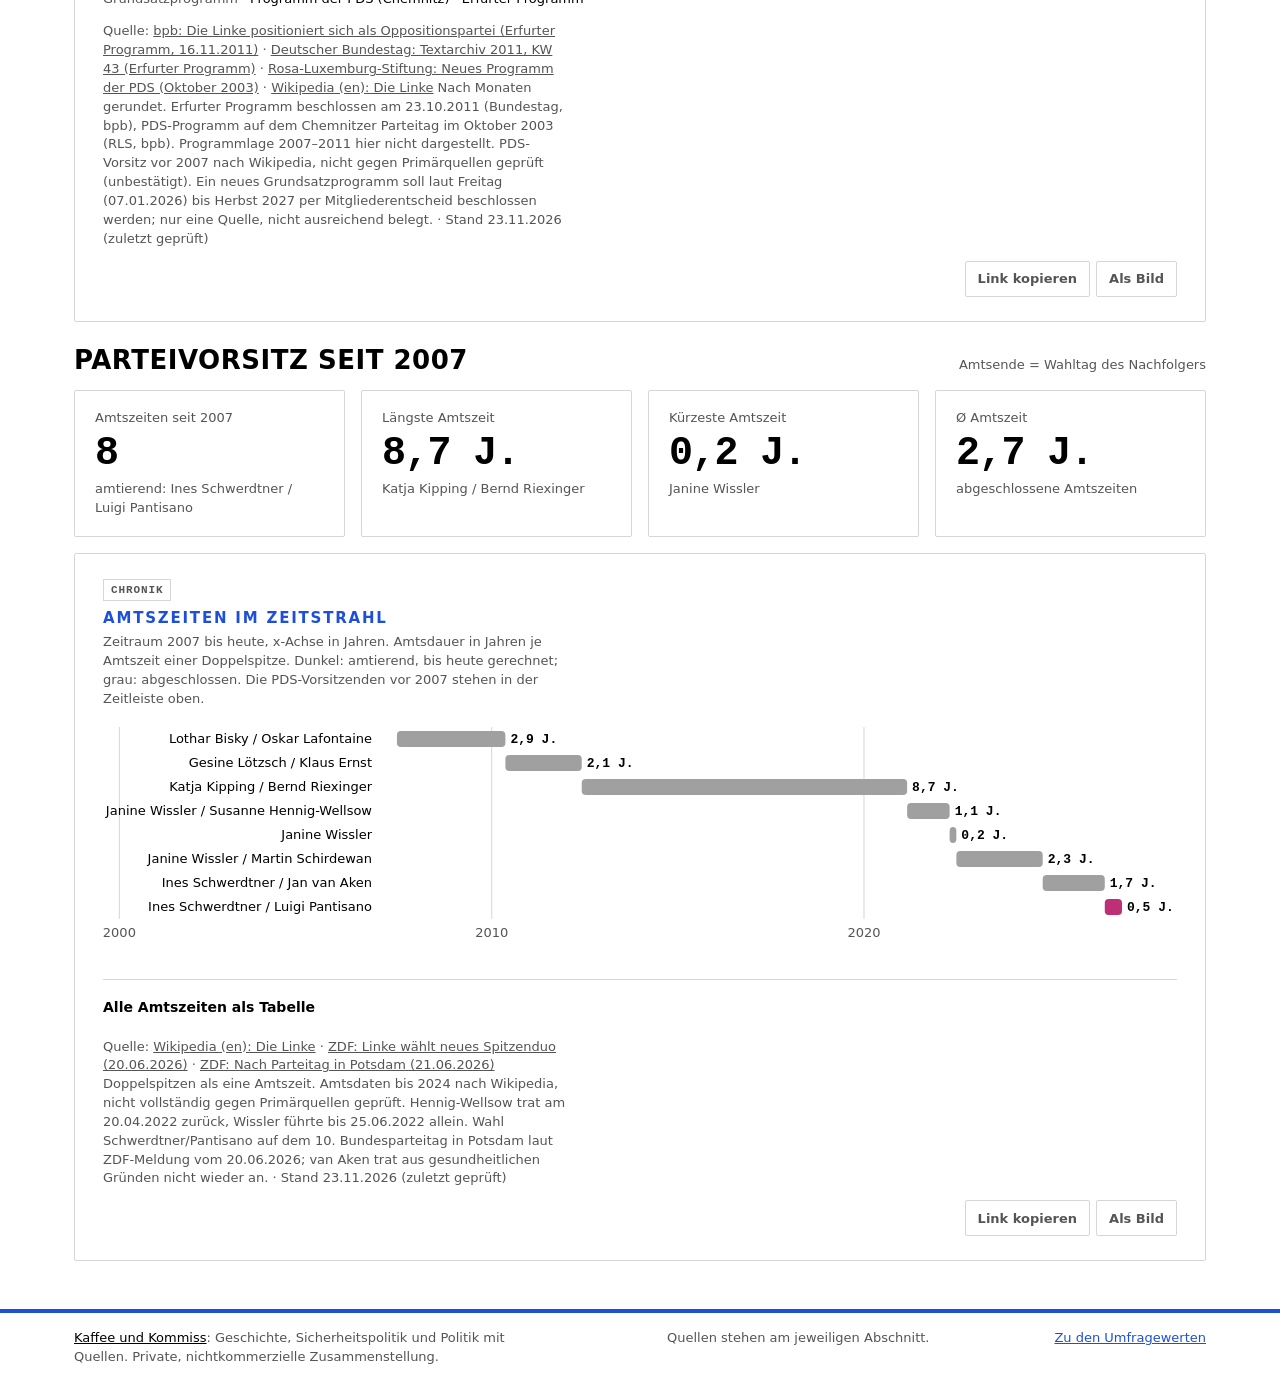
==== commit 8c2d61fd: "Schriften von kaffeeundkommiss.github.io statt Google Fonts laden Google-Fonts-Links und preconnect " ====
--- a/partei.html
+++ b/partei.html
@@ -28,9 +28,7 @@
 <meta name="theme-color" content="#000000">
 <meta name="apple-mobile-web-app-title" content="Linke-Monitor">
 <meta name="apple-mobile-web-app-capable" content="yes">
-<link rel="preconnect" href="https://fonts.googleapis.com">
-<link rel="preconnect" href="https://fonts.gstatic.com" crossorigin>
-<link href="https://fonts.googleapis.com/css2?family=Barlow+Condensed:wght@500;600;700&family=IBM+Plex+Sans:wght@400;500;600;700&family=IBM+Plex+Mono:wght@400;500;600&display=swap" rel="stylesheet">
+<link rel="stylesheet" href="https://kaffeeundkommiss.github.io/schriften/schriften.css">
 <link rel="stylesheet" href="basis.css">
 <link rel="stylesheet" href="partei.css?v=2">
 <link rel="stylesheet" href="bereich.css?v=3">
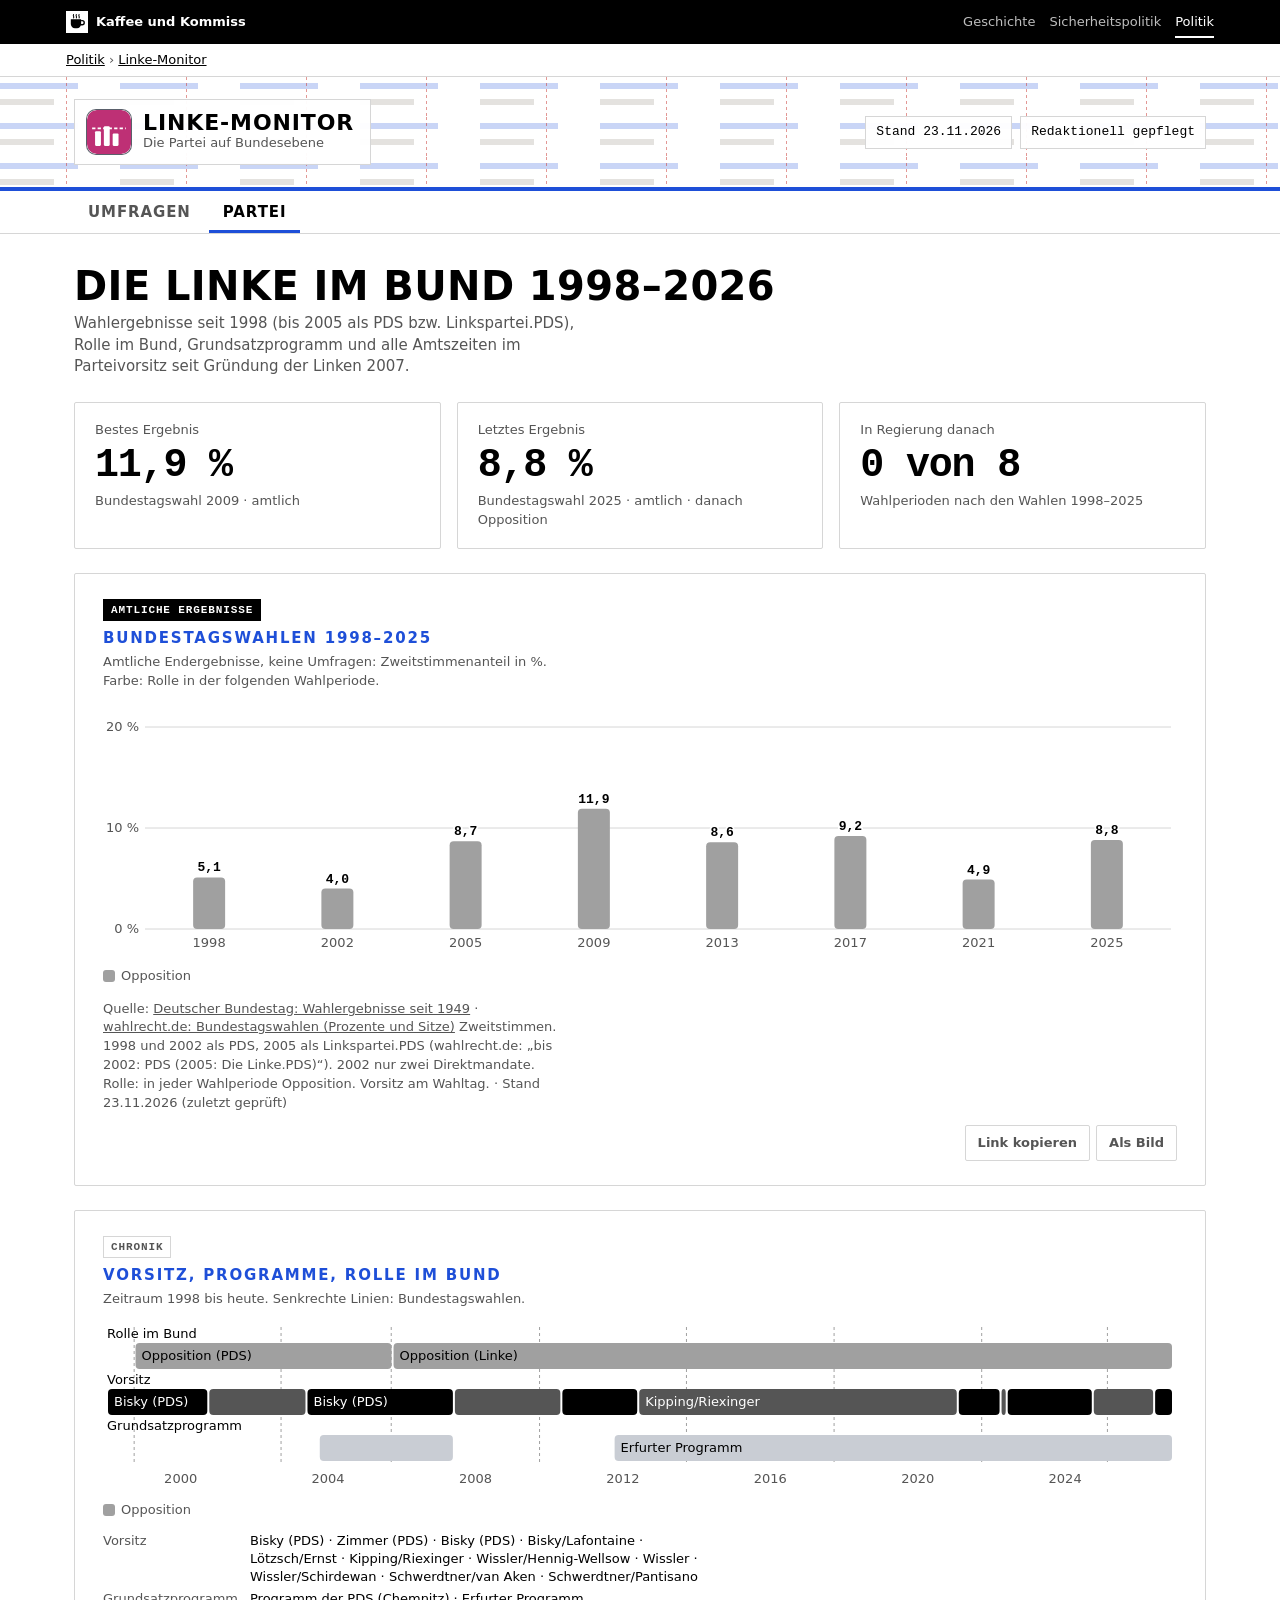
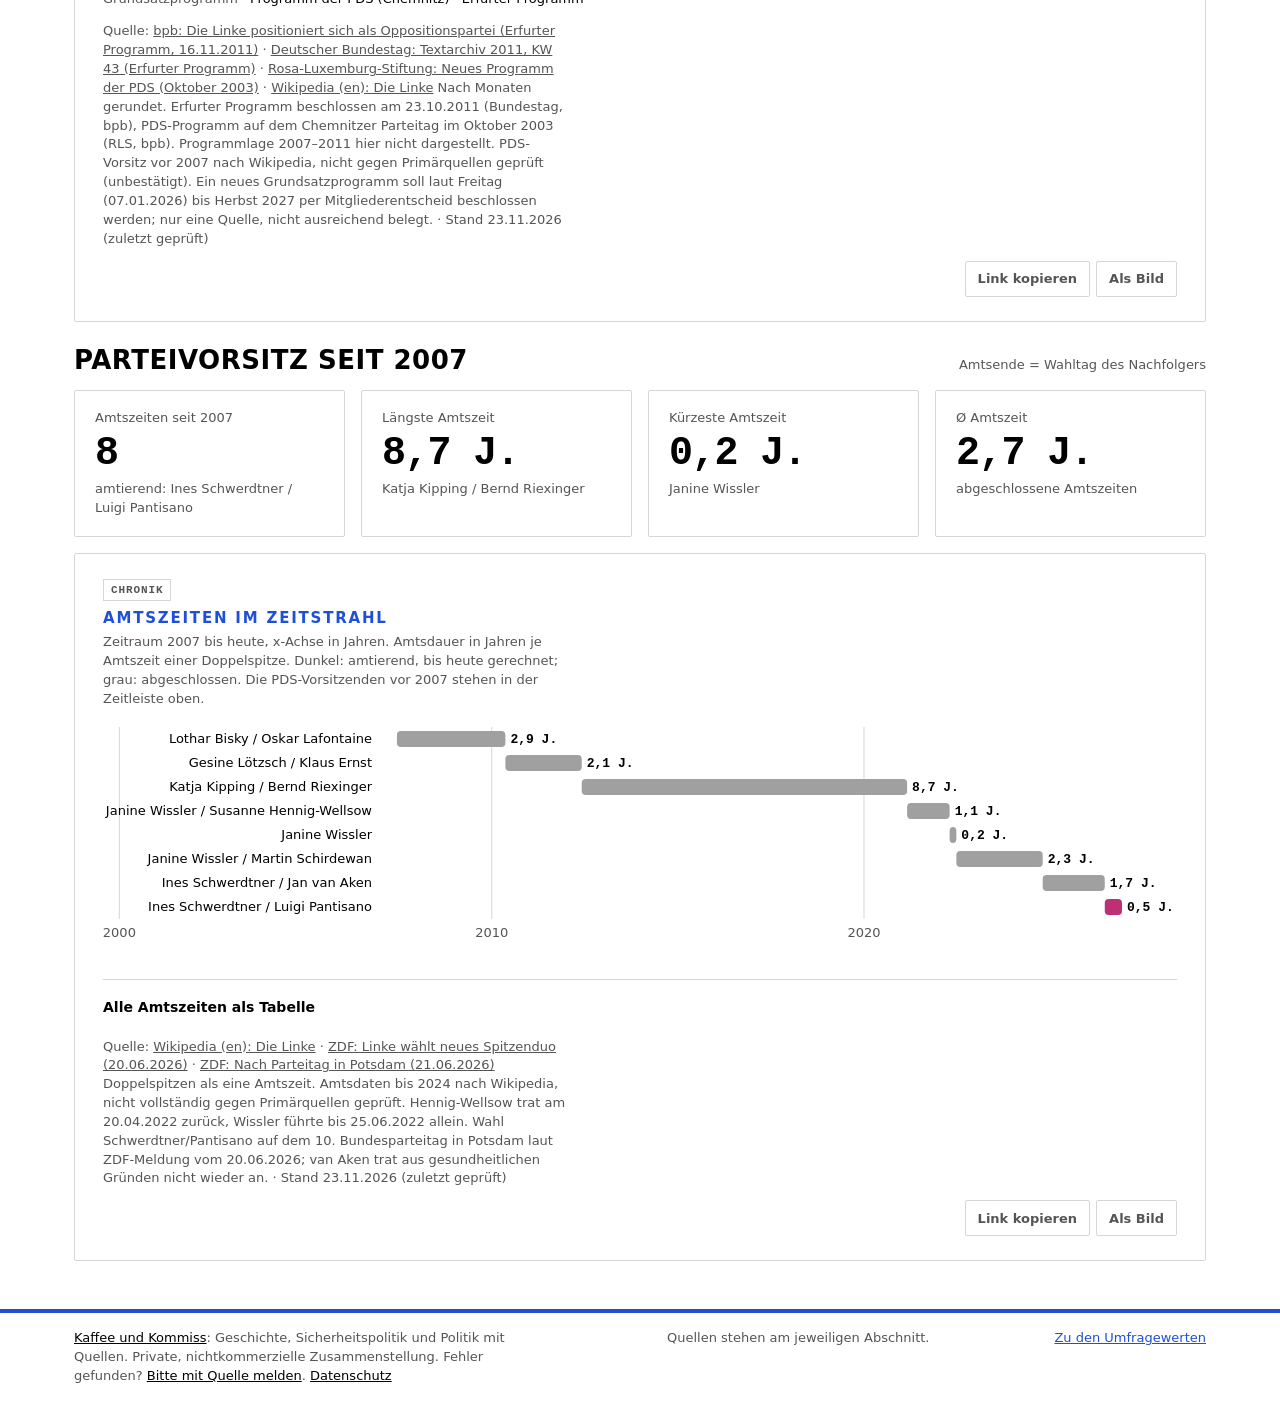
==== commit 1f5117be: "Fußzeile: Meldeweg und Datenschutz verlinken „Bitte mit Quelle melden“ verweist auf https://kaffeeun" ====
--- a/partei.html
+++ b/partei.html
@@ -118,7 +118,7 @@
 
 <footer>
   <div class="wrap">
-    <p class="kk-satz"><a href="https://kaffeeundkommiss.github.io/">Kaffee und Kommiss</a>: Geschichte, Sicherheitspolitik und Politik mit Quellen. Private, nichtkommerzielle Zusammenstellung.</p>
+    <p class="kk-satz"><a href="https://kaffeeundkommiss.github.io/">Kaffee und Kommiss</a>: Geschichte, Sicherheitspolitik und Politik mit Quellen. Private, nichtkommerzielle Zusammenstellung. Fehler gefunden? <a href="https://kaffeeundkommiss.github.io/kontakt/">Bitte mit Quelle melden</a>. <a href="https://kaffeeundkommiss.github.io/kontakt/#datenschutz">Datenschutz</a></p>
     <span>Quellen stehen am jeweiligen Abschnitt.</span>
     <span><a href="index.html">Zu den Umfragewerten</a></span>
   </div>
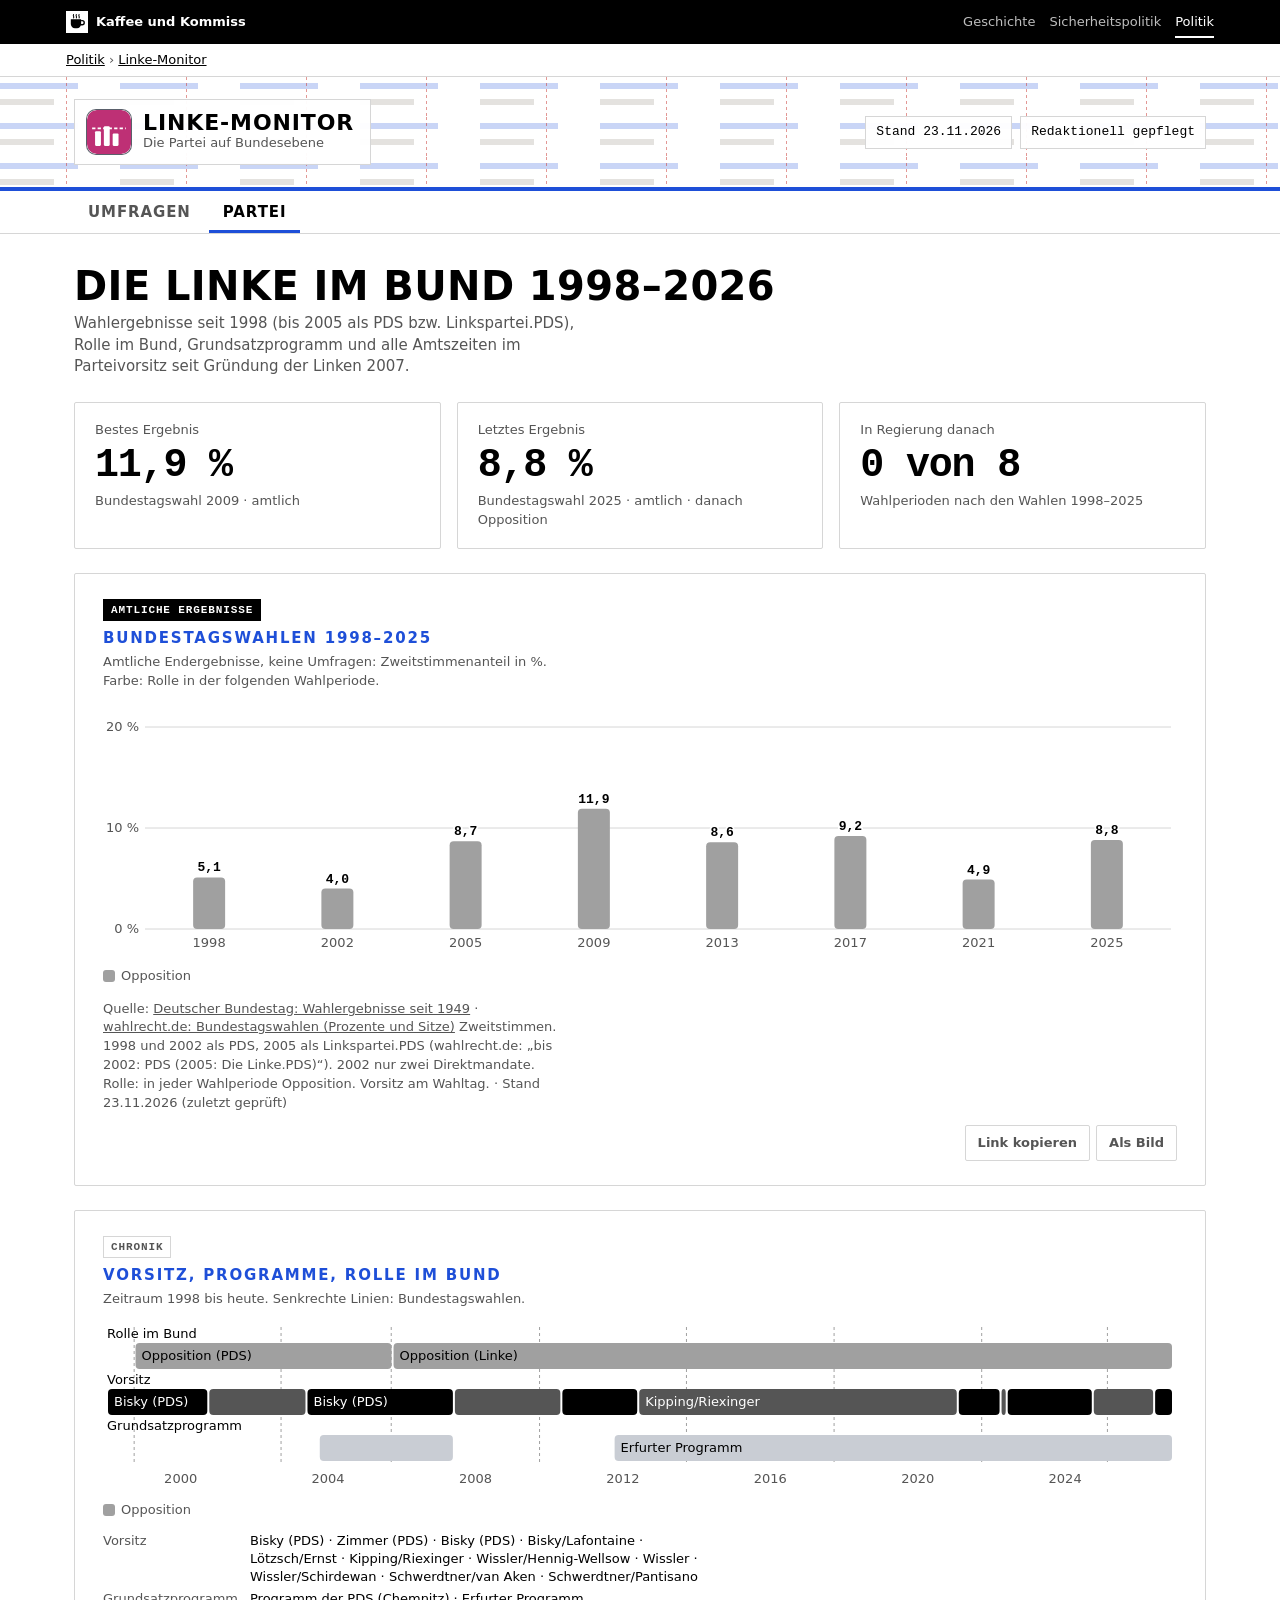
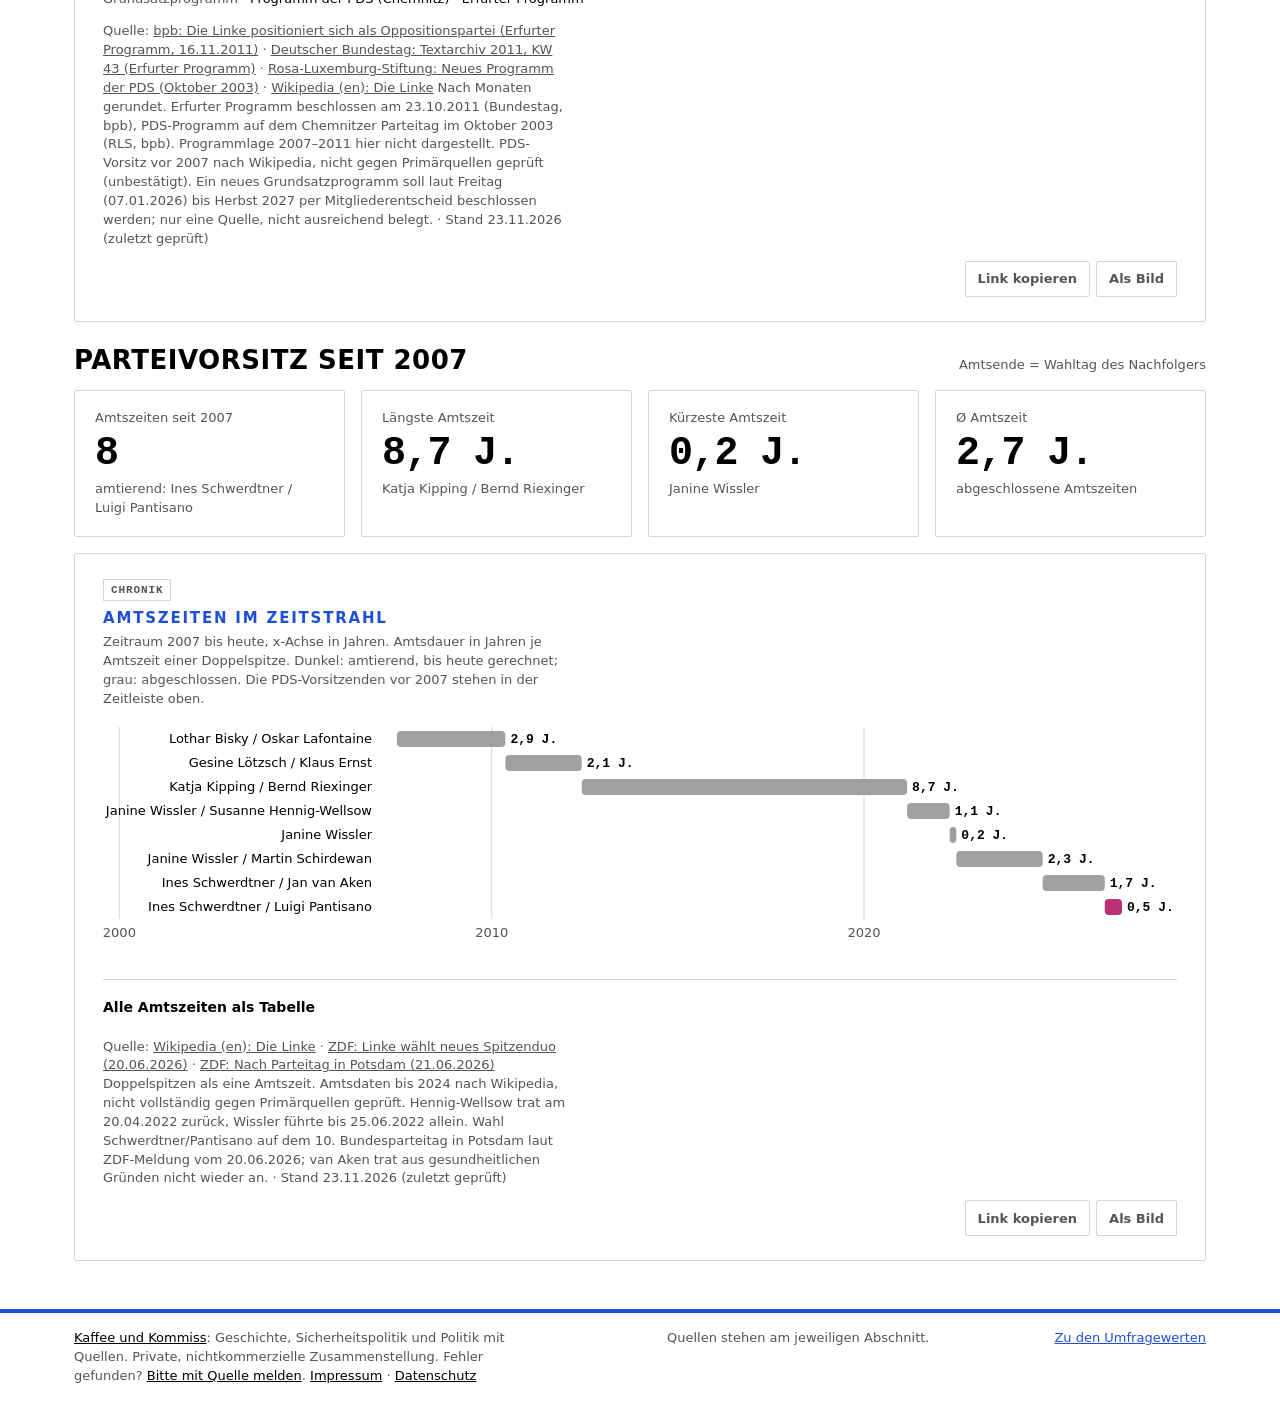
==== commit 1b5e506f: "Fußzeile: Link Impressum ergänzen Co-Authored-By: Claude Opus 5.5 <noreply@anthropic.com> Claude-Ses" ====
--- a/partei.html
+++ b/partei.html
@@ -118,7 +118,7 @@
 
 <footer>
   <div class="wrap">
-    <p class="kk-satz"><a href="https://kaffeeundkommiss.github.io/">Kaffee und Kommiss</a>: Geschichte, Sicherheitspolitik und Politik mit Quellen. Private, nichtkommerzielle Zusammenstellung. Fehler gefunden? <a href="https://kaffeeundkommiss.github.io/kontakt/">Bitte mit Quelle melden</a>. <a href="https://kaffeeundkommiss.github.io/kontakt/#datenschutz">Datenschutz</a></p>
+    <p class="kk-satz"><a href="https://kaffeeundkommiss.github.io/">Kaffee und Kommiss</a>: Geschichte, Sicherheitspolitik und Politik mit Quellen. Private, nichtkommerzielle Zusammenstellung. Fehler gefunden? <a href="https://kaffeeundkommiss.github.io/kontakt/">Bitte mit Quelle melden</a>. <a href="https://kaffeeundkommiss.github.io/kontakt/#impressum">Impressum</a> · <a href="https://kaffeeundkommiss.github.io/kontakt/#datenschutz">Datenschutz</a></p>
     <span>Quellen stehen am jeweiligen Abschnitt.</span>
     <span><a href="index.html">Zu den Umfragewerten</a></span>
   </div>
